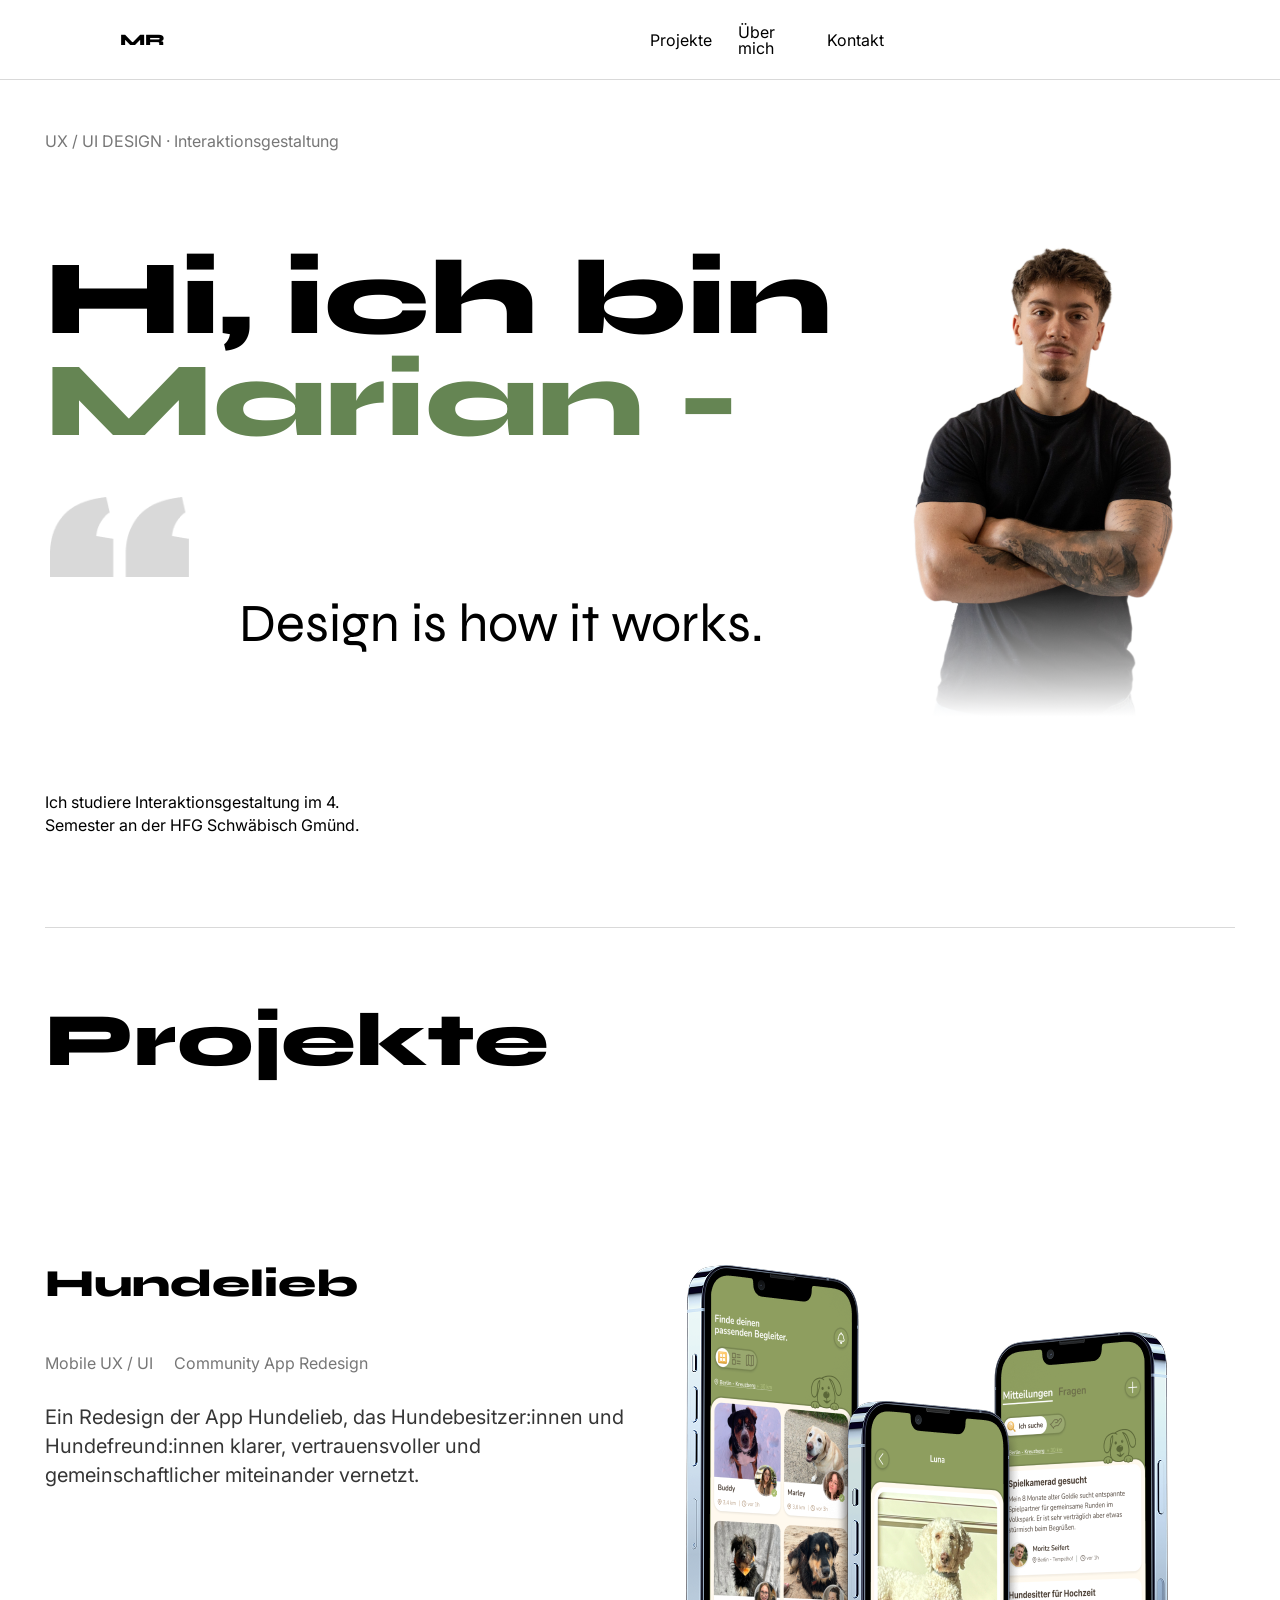
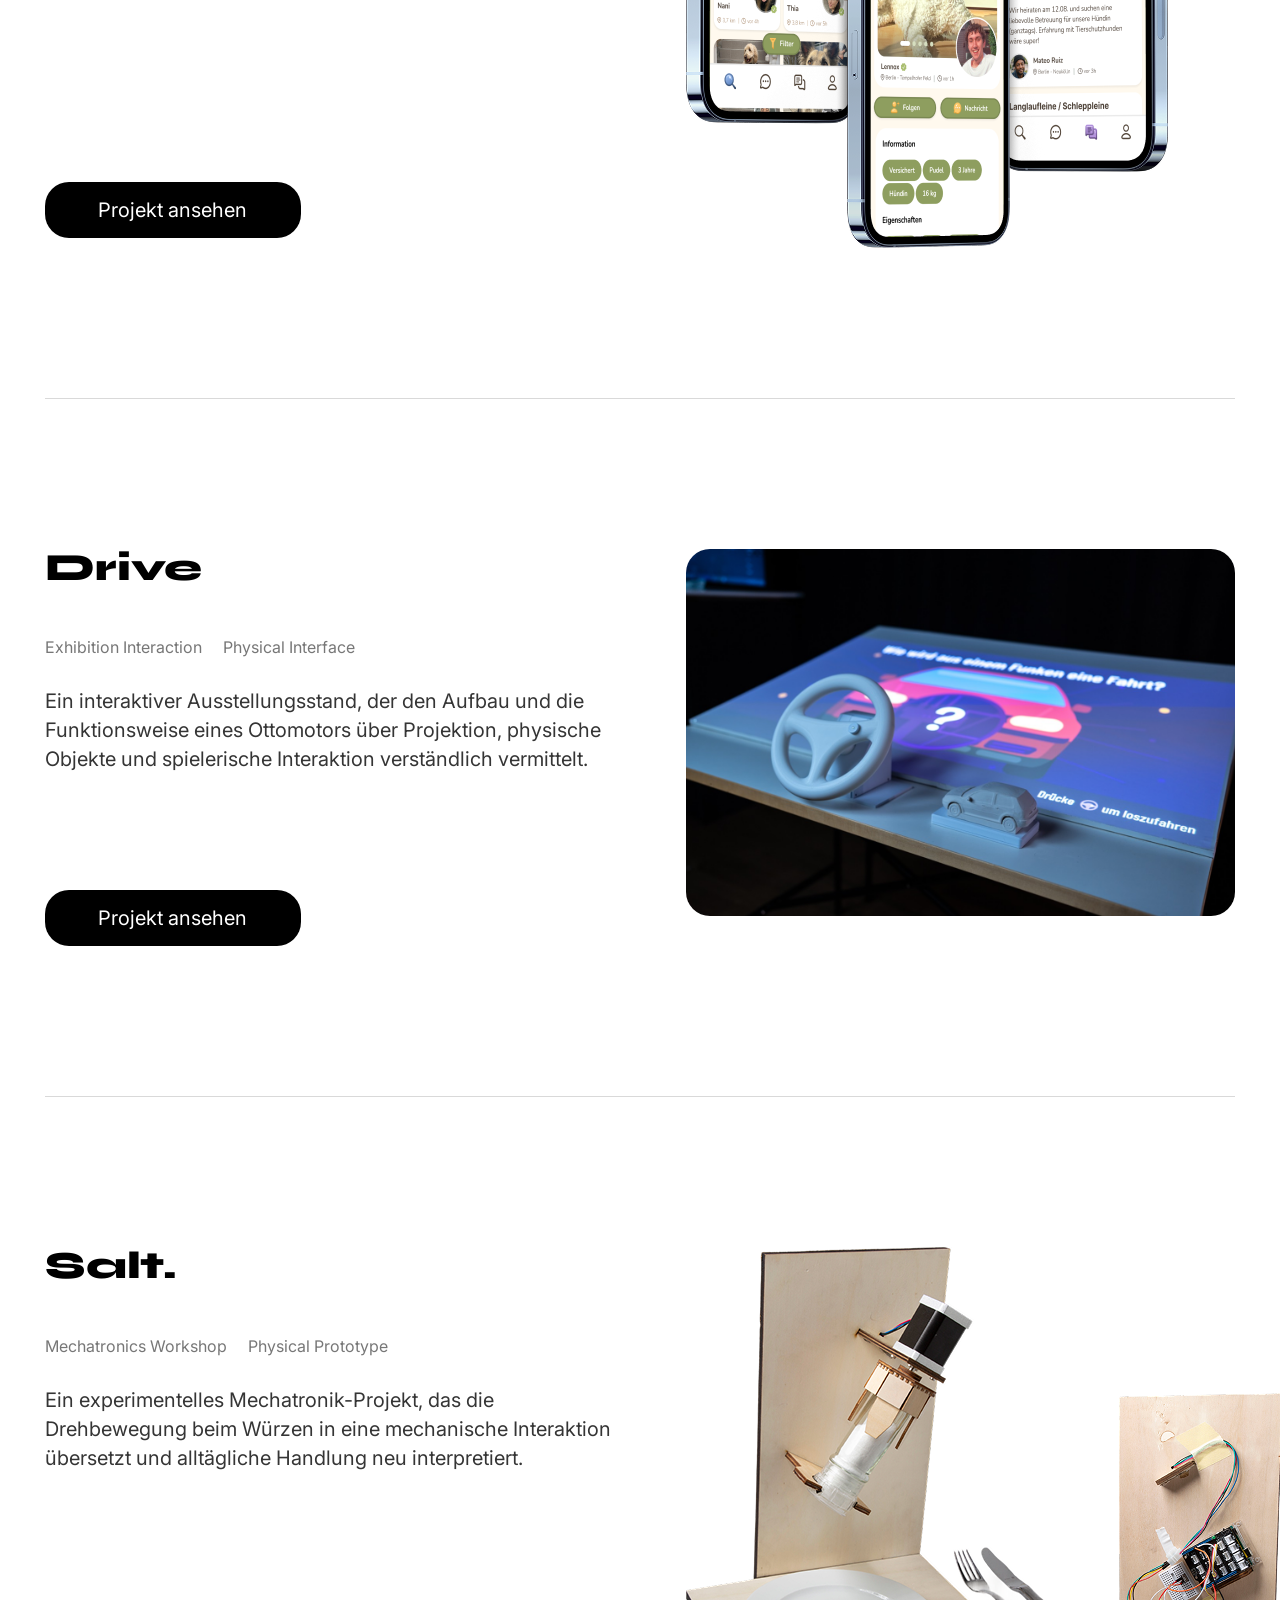
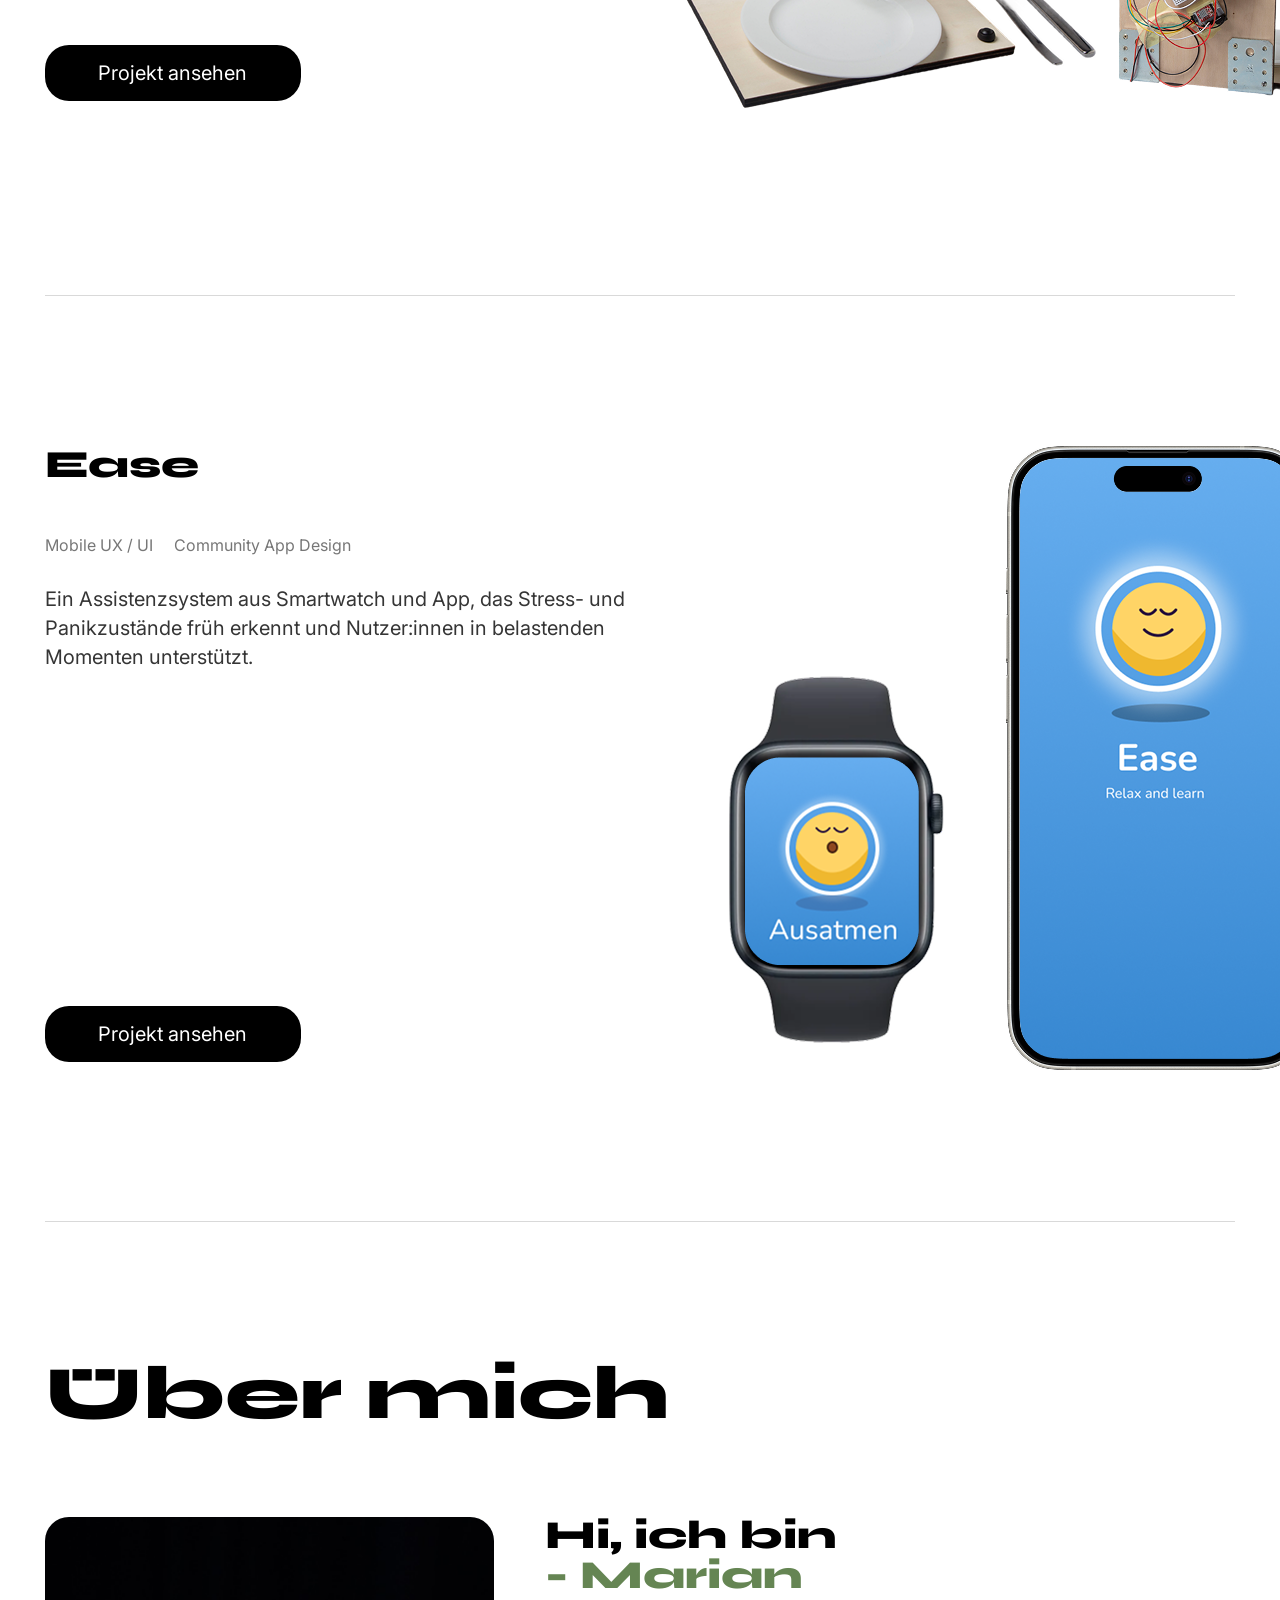
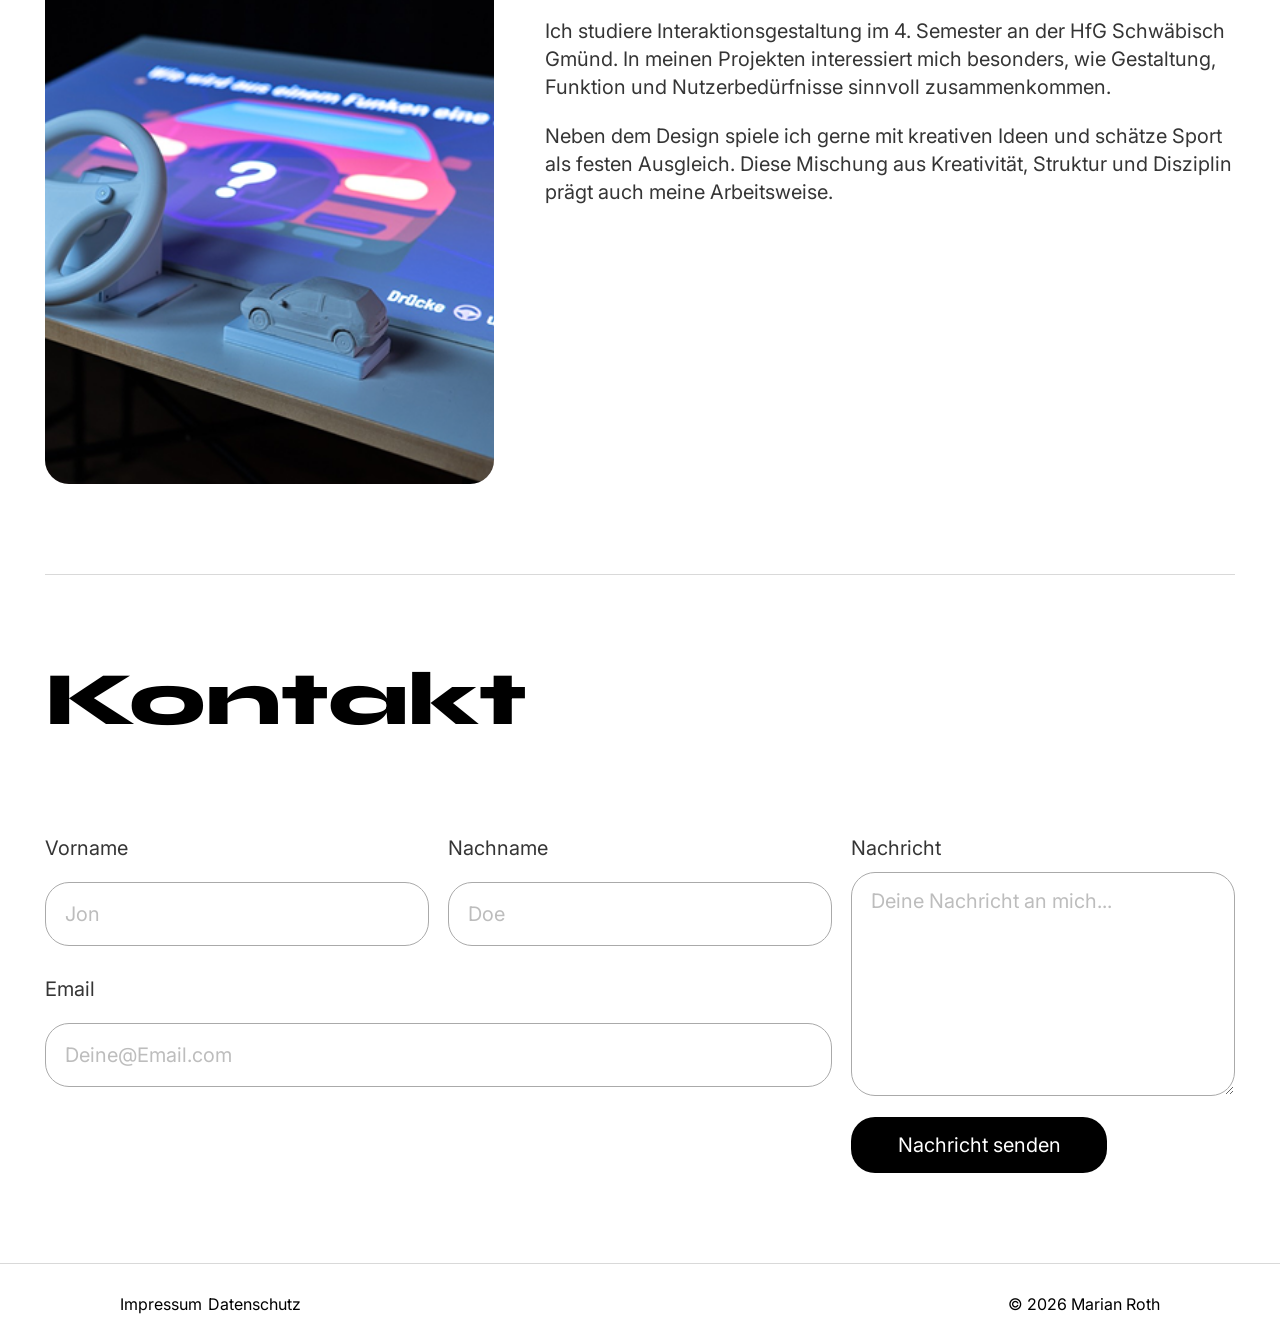
==== index.html @ aba9685b "Fix favicon path for GitHub Pages" ====
<!DOCTYPE html>
<html lang="de">
<head>
    <meta charset="UTF-8">
    <meta name="viewport" content="width=device-width, initial-scale=1.0">
    <title>Marian - UX/UI Design</title>
    <link rel="icon" href="./favicon.png?v=2" type="image/png" sizes="32x32">
    <link rel="shortcut icon" href="./favicon.png?v=2" type="image/png">
    <link rel="preconnect" href="https://fonts.googleapis.com">
    <link rel="preconnect" href="https://fonts.gstatic.com" crossorigin>
    <link href="https://fonts.googleapis.com/css2?family=Syne:wght@400;700;800&family=Inter:wght@400;500;600&display=swap" rel="stylesheet">
    <link rel="stylesheet" href="styles/components.css">
    <link rel="stylesheet" href="styles/index.css">
    <script src="components/navigation.js"></script>
    <script src="components/footer.js"></script>
</head>
<body>
    <app-navigation></app-navigation>

    <main class="page-shell">
        <div class="content-container">
            <section class="section hero section-divider" aria-labelledby="hero-title">
                <div class="hero-grid">
                    <div class="hero-copy">
                        <p class="section-meta">UX / UI DESIGN &middot; Interaktionsgestaltung</p>
                        <header>
                            <h1 id="hero-title" class="hero-title">
                                <span class="greeting-line">Hi, ich bin</span>
                                <span class="accent name-line">Marian -</span>
                            </h1>
                        </header>

                        <figure class="hero-quote-wrap">
                            <img class="hero-quote-mark" src="images/quote.png?v=2" alt="" aria-hidden="true">
                            <blockquote class="hero-quote">Design is how it works.</blockquote>
                        </figure>

                        <p class="hero-intro">
                            Ich studiere Interaktionsgestaltung im 4. Semester an der HFG Schw&auml;bisch Gm&uuml;nd.
                        </p>
                    </div>

                    <figure class="hero-media hero-media-main">
                        <img src="assets/images/Me.png" alt="Portrait von Marian">
                    </figure>
                </div>
            </section>

            <section id="projekte" class="section projects" aria-labelledby="projects-title">
                <header>
                    <h2 id="projects-title" class="section-title">Projekte</h2>
                </header>

                <article class="project-row section-divider">
                    <div class="project-copy">
                        <h3 class="project-title">Hundelieb</h3>
                        <p class="project-tags">
                            <span>Mobile UX / UI</span>
                            <span>Community App Redesign</span>
                        </p>
                        <p class="project-description">
                            Ein Redesign der App Hundelieb, das Hundebesitzer:innen und Hundefreund:innen klarer,
                            vertrauensvoller und gemeinschaftlicher miteinander vernetzt.
                        </p>
                        <a class="btn-primary project-button-hundelieb" href="projects/hundelieb.html">Projekt ansehen</a>
                    </div>

                    <figure class="project-media project-media-single project-media-hundelieb">
                        <img src="assets/images/Hundelieb/Blue.png" alt="Screens der Hundelieb App">
                    </figure>
                </article>

                <article class="project-row section-divider">
                    <div class="project-copy">
                        <h3 class="project-title">Drive</h3>
                        <p class="project-tags">
                            <span>Exhibition Interaction</span>
                            <span>Physical Interface</span>
                        </p>
                        <p class="project-description">
                            Ein interaktiver Ausstellungsstand, der den Aufbau und die Funktionsweise eines Ottomotors
                            &uuml;ber Projektion, physische Objekte und spielerische Interaktion verst&auml;ndlich vermittelt.
                        </p>
                        <a class="btn-primary project-button-drive" href="projects/drive.html">Projekt ansehen</a>
                    </div>

                    <figure class="project-media project-media-single project-media-drive">
                        <img src="assets/images/Drive/Hero.png" alt="Interaktiver Ausstellungsstand Moderne Autos">
                    </figure>
                </article>

                <article class="project-row section-divider">
                    <div class="project-copy">
                        <h3 class="project-title">Salt.</h3>
                        <p class="project-tags">
                            <span>Mechatronics Workshop</span>
                            <span>Physical Prototype</span>
                        </p>
                        <p class="project-description">
                            Ein experimentelles Mechatronik-Projekt, das die Drehbewegung beim W&uuml;rzen in eine
                            mechanische Interaktion &uuml;bersetzt und allt&auml;gliche Handlung neu interpretiert.
                        </p>
                        <a class="btn-primary project-button-salt" href="projects/salt.html">Projekt ansehen</a>
                    </div>

                    <figure class="project-media project-media-pair project-media-salt">
                        <img src="assets/images/Bildschirmfoto 2026-05-23 um 01.37.42 1.png" alt="Salt Projektansicht">
                        <img src="assets/images/Bildschirmfoto 2026-05-23 um 01.37.10 1.png" alt="Salt technische Details">
                    </figure>
                </article>

                <article class="project-row section-divider">
                    <div class="project-copy">
                        <h3 class="project-title">Ease</h3>
                        <p class="project-tags">
                            <span>Mobile UX / UI</span>
                            <span>Community App Design</span>
                        </p>
                        <p class="project-description">
                            Ein Assistenzsystem aus Smartwatch und App, das Stress- und Panikzust&auml;nde fr&uuml;h erkennt
                            und Nutzer:innen in belastenden Momenten unterst&uuml;tzt.
                        </p>
                        <a class="btn-primary project-button-app-design" href="projects/ease.html">Projekt ansehen</a>
                    </div>

                    <figure class="project-media project-media-pair app-media-pair project-media-ease">
                        <img src="assets/images/Group 1390.png" alt="Ease Smartwatch Ansicht">
                        <img src="assets/images/Group 1389.png" alt="Ease App Ansicht auf Smartphone">
                    </figure>
                </article>
            </section>

            <section id="about-me" class="section about section-divider" aria-labelledby="about-title">
                <header>
                    <h2 id="about-title" class="section-title">&Uuml;ber mich</h2>
                </header>

                <div class="about-grid">
                    <figure class="about-media about-media-main">
                        <img src="assets/images/image 70.png" alt="Portrait von Marian">
                    </figure>

                    <div class="about-copy">
                        <h3 class="about-headline">
                            <span class="greeting-line">Hi, ich bin</span>
                            <span class="accent name-line">- Marian</span>
                        </h3>
                        <p>
                            Ich studiere Interaktionsgestaltung im 4. Semester an der HfG Schw&auml;bisch Gm&uuml;nd. In meinen
                            Projekten interessiert mich besonders, wie Gestaltung, Funktion und Nutzerbed&uuml;rfnisse sinnvoll
                            zusammenkommen.
                        </p>
                        <p>
                            Neben dem Design spiele ich gerne mit kreativen Ideen und sch&auml;tze Sport als festen Ausgleich.
                            Diese Mischung aus Kreativit&auml;t, Struktur und Disziplin pr&auml;gt auch meine Arbeitsweise.
                        </p>
                    </div>
                </div>
            </section>

            <section id="contact" class="section contact" aria-labelledby="contact-title">
                <header>
                    <h2 id="contact-title" class="section-title">Kontakt</h2>
                </header>

                <form id="contact-form" class="contact-form" novalidate>
                    <div class="contact-grid">
                        <div class="form-field field-firstname">
                            <label for="vorname">Vorname</label>
                            <input id="vorname" name="vorname" type="text" placeholder="Jon" required>
                        </div>

                        <div class="form-field field-lastname">
                            <label for="nachname">Nachname</label>
                            <input id="nachname" name="nachname" type="text" placeholder="Doe" required>
                        </div>

                        <div class="form-field field-email">
                            <label for="email">Email</label>
                            <input id="email" name="email" type="email" placeholder="Deine@Email.com" required>
                        </div>

                        <div class="form-field field-message">
                            <label for="nachricht">Nachricht</label>
                            <textarea id="nachricht" name="nachricht" placeholder="Deine Nachricht an mich..." required></textarea>
                        </div>

                        <button type="submit" class="btn-primary contact-submit">Nachricht senden</button>
                    </div>
                </form>
            </section>
        </div>
    </main>

    <app-footer></app-footer>

    <script>
        const contactForm = document.getElementById('contact-form');

        contactForm.addEventListener('submit', function (event) {
            event.preventDefault();

            const firstName = this.elements.vorname.value.trim();
            const lastName = this.elements.nachname.value.trim();
            const senderEmail = this.elements.email.value.trim();
            const message = this.elements.nachricht.value.trim();

            const subject = encodeURIComponent('Kontaktformular Website');
            const body = encodeURIComponent(
                'Name: ' + firstName + ' ' + lastName + '\n' +
                'E-Mail: ' + senderEmail + '\n\n' +
                'Nachricht:\n' + message
            );

            window.location.href = 'mailto:marian.roth@hfg-gmuend.de?subject=' + subject + '&body=' + body;
        });
    </script>
 </body>
 </html>
---- styles/components.css ----
:root {
	--bg: #ffffff;
	--text: #000000;
	--headline-accent: #658553;
	--meta: #777777;
	--body-text: #353535;
	--quote-mark: #e6dddd;
	--line: #d9d9d9;
	--field-border: #aaaaaa;
	--placeholder: #bdbdbd;
	--container-max: 1488px;
	--page-grid-margin: 120px;
	--page-grid-gutter: 20px;
	--radius: 24px;
}

* {
	box-sizing: border-box;
}

html,
body {
	margin: 0;
	padding: 0;
	background: var(--bg);
	color: var(--text);
	font-family: "Inter", sans-serif;
}

html {
	scroll-behavior: smooth;
}

#projekte,
#about-me,
#contact {
	scroll-margin-top: 110px;
}

app-navigation,
app-footer {
	display: block;
}

.header {
	height: 80px;
	display: grid;
	grid-template-columns: repeat(12, minmax(0, 1fr));
	column-gap: var(--page-grid-gutter);
	align-items: center;
	position: fixed;
	top: 0;
	left: 0;
	width: 100%;
	padding: 0 var(--page-grid-margin);
	border-bottom: 1px solid var(--line);
	background: #ffffff;
	z-index: 100;
}

.nav-brand {
	grid-column: 1 / 2;
	color: var(--text);
	text-decoration: none;
	font-family: "Syne", sans-serif;
	font-weight: 800;
	font-size: 1rem;
	line-height: 1;
	justify-self: start;
}

.nav {
	display: contents;
}

.nav-link {
	align-self: center;
	justify-self: start;
	color: var(--text);
	text-decoration: none;
	font-size: 1rem;
	line-height: 1;
}

.nav-link:nth-child(1) {
	grid-column: 7 / 8;
}

.nav-link:nth-child(2) {
	grid-column: 8 / 9;
}

.nav-link:nth-child(3) {
	grid-column: 9 / 10;
}

.nav-link:hover,
.nav-link:focus-visible,
.nav-brand:hover,
.nav-brand:focus-visible {
	color: var(--headline-accent);
	opacity: 1;
}

img {
	max-width: 100%;
	display: block;
}

.page-shell {
	padding-top: 130px;
}

.content-container {
	width: min(var(--container-max), calc(100% - clamp(2.5rem, 7vw, 9rem)));
	margin: 0 auto;
}

.section {
	padding-top: clamp(4rem, 7vw, 6.5rem);
	padding-bottom: clamp(4rem, 7vw, 6.5rem);
}

.section-divider {
	border-bottom: 1px solid var(--line);
}

.site-footer {
	width: 100%;
	padding: 0 0 30px;
}

.site-footer__divider {
	width: 100%;
	height: 0;
	border-top: 1px solid var(--line);
	margin-bottom: 30px;
}

.site-footer__bar {
	display: grid;
	grid-template-columns: repeat(12, minmax(0, 1fr));
	column-gap: var(--page-grid-gutter);
	align-items: center;
	padding: 0 var(--page-grid-margin);
	font-size: 1rem;
	font-family: "Inter", sans-serif;
	font-weight: 400;
	color: var(--text);
}

.site-footer__bar .site-footer__link:nth-of-type(1) {
	grid-column: 1 / 2;
}

.site-footer__bar .site-footer__link:nth-of-type(2) {
	grid-column: 2 / 3;
}

.site-footer__link {
	color: var(--text);
	text-decoration: none;
}

.site-footer__link:hover,
.site-footer__link:focus-visible {
	color: var(--headline-accent);
	opacity: 1;
}

.site-footer__copy {
	grid-column: 11 / 13;
	justify-self: end;
}

.section-meta {
	margin: 0;
	color: var(--meta);
	font-size: 1rem;
	line-height: 1.4;
}

.section-title {
	margin: 0 0 clamp(2.25rem, 3vw, 3.5rem);
	font-family: "Syne", sans-serif;
	font-weight: 800;
	font-size: clamp(3rem, 5.9vw, 6rem);
	line-height: 0.95;
}

@media (max-width: 1024px) {
	.page-shell {
		padding-top: 130px;
	}
}

@media (max-width: 768px) {
	.page-shell {
		padding-top: 32px;
	}

	.content-container {
		width: min(var(--container-max), calc(100% - 2.5rem));
	}

	.section {
		padding-top: 3rem;
		padding-bottom: 3rem;
	}

	.header {
		height: auto;
		display: flex;
		padding: 1rem 1.25rem;
		flex-wrap: wrap;
		gap: 0.85rem 1.5rem;
	}

	.nav {
		display: flex;
		gap: 1rem;
		flex-wrap: wrap;
	}

	.nav-link:nth-child(1),
	.nav-link:nth-child(2),
	.nav-link:nth-child(3) {
		grid-column: auto;
	}

	.site-footer__bar {
		display: flex;
		padding: 0 1.25rem;
		flex-wrap: wrap;
		gap: 0.75rem 1rem;
	}

	.site-footer__copy {
		margin-left: 0;
		width: 100%;
	}
}
---- styles/index.css ----
.hero {
	padding-top: 0;
}

.hero-grid {
	display: grid;
	grid-template-columns: minmax(0, 1.2fr) minmax(320px, 0.6fr);
	gap: clamp(2rem, 4vw, 4.5rem);
	align-items: start;
}

.hero-title {
	margin: 100px 0 0;
	display: flex;
	flex-direction: column;
	gap: 0.5rem;
	font-family: "Syne", sans-serif;
	font-weight: 800;
	font-size: clamp(3.4rem, 8.3vw, 7.8125rem);
	line-height: 0.88;
}

.accent {
	color: var(--headline-accent);
}

.name-line {
	white-space: nowrap;
}

.greeting-line {
	white-space: nowrap;
}

.hero-quote-wrap {
	margin: 50px 0 0;
	display: grid;
	grid-template-columns: 150px minmax(0, 1fr);
	column-gap: 20px;
	align-items: start;
}

.hero-quote-mark {
	width: 150px;
	height: 80px;
	color: var(--quote-mark);
	font-family: "Syne", sans-serif;
	font-weight: 700;
	font-size: clamp(4.2rem, 7vw, 5.5rem);
	line-height: 0.7;
	object-fit: contain;
}

.hero-quote {
	margin: 0;
	margin-top: 100px;
	font-family: "Syne", sans-serif;
	font-weight: 400;
	font-size: clamp(2rem, 4.2vw, 3.75rem);
	line-height: 1;
	transform: translateX(24px);
}

.hero-intro {
	margin: 140px 0 0;
	max-width: 35ch;
	font-size: 1rem;
	line-height: 1.45;
}

.hero-media,
.about-media {
	margin: 0;
	border-radius: var(--radius);
	overflow: hidden;
	background: #d9d9d9;
}

.hero-media {
	aspect-ratio: 3 / 4;
}

.hero-media-main {
	width: 100%;
	max-width: 483px;
	aspect-ratio: 483 / 644;
	justify-self: end;
	margin-top: 100px;
	position: relative;
	background: #ffffff;
}

.hero-media-main::after {
	content: "";
	position: absolute;
	left: 0;
	right: 0;
	bottom: 0;
	height: 32%;
	pointer-events: none;
	background: linear-gradient(to bottom, rgba(255, 255, 255, 0), #ffffff 88%);
}

.hero-media img,
.about-media img {
	width: 100%;
	height: 100%;
	object-fit: cover;
}

.projects {
	padding-top: clamp(4rem, 6vw, 5.5rem);
}

.project-row {
	display: grid;
	grid-template-columns: minmax(0, 1fr) minmax(320px, 0.93fr);
	gap: clamp(2rem, 4vw, 4rem);
	align-items: start;
	padding-top: 150px;
	padding-bottom: 150px;
}

.project-copy {
	display: grid;
	align-content: start;
}

.project-title {
	margin: 0;
	font-family: "Syne", sans-serif;
	font-weight: 800;
	font-size: clamp(2.15rem, 3vw, 3rem);
	line-height: 1;
	margin-bottom: 50px;
}

.project-tags {
	margin: 0 0 30px;
	display: flex;
	flex-wrap: wrap;
	gap: 0.6rem 1.3rem;
	color: var(--meta);
	font-size: 1rem;
}

.project-description {
	margin: 0 0 30px;
	max-width: 62ch;
	color: var(--body-text);
	font-size: clamp(1rem, 1.65vw, 1.25rem);
	line-height: 1.45;
}

.btn-primary {
	width: fit-content;
	min-width: clamp(12rem, 24vw, 16rem);
	display: inline-flex;
	justify-content: center;
	align-items: center;
	padding: 1rem 2rem;
	border-radius: var(--radius);
	border: 0;
	background: #000000;
	color: #ffffff;
	text-decoration: none;
	font-family: "Inter", sans-serif;
	font-size: clamp(1rem, 1.65vw, 1.25rem);
	line-height: 1.2;
	cursor: pointer;
	transition: opacity 160ms ease;
}

.btn-primary:hover,
.btn-primary:focus-visible {
	opacity: 0.86;
}

.project-button-drive {
	margin-top: 86px;
}

.project-button-hundelieb {
	margin-top: 262px;
}

.project-button-salt {
	margin-top: 142px;
}

.project-button-app-design {
	margin-top: 304px;
}

.project-media {
	margin: 0;
}

.project-media-single {
	border-radius: var(--radius);
	overflow: hidden;
}

.project-media-single img {
	width: 100%;
	height: auto;
	object-fit: cover;
}

.project-media-hundelieb {
	width: 100%;
	max-width: 482px;
	aspect-ratio: 482 / 583;
}

.project-media-drive {
	width: 100%;
	max-width: 608px;
	aspect-ratio: 608 / 406;
}

.project-media-drive img,
.project-media-hundelieb img {
	width: 100%;
	height: 100%;
	object-fit: cover;
}

.project-media-pair {
	display: flex;
	align-items: flex-end;
	gap: clamp(1rem, 1.8vw, 1.6rem);
}

.project-media-pair img:first-child {
	width: 68%;
	border-radius: var(--radius);
}

.project-media-pair img:last-child {
	width: 38%;
	border-radius: var(--radius);
}

.app-media-pair img:first-child {
	width: 52%;
}

.app-media-pair img:last-child {
	width: 50%;
}

.project-media-salt {
	width: 100%;
	max-width: 608px;
	justify-self: start;
}

.project-media-salt img:first-child {
	width: 410px;
	aspect-ratio: 410 / 498;
	object-fit: cover;
}

.project-media-salt img:last-child {
	width: 231px;
	aspect-ratio: 231 / 383;
	object-fit: cover;
}

.project-media-ease {
	width: 100%;
	max-width: 608px;
	justify-self: start;
}

.project-media-ease img:first-child {
	width: 297px;
	aspect-ratio: 297 / 424;
	object-fit: cover;
}

.project-media-ease img:last-child {
	width: 304px;
	aspect-ratio: 304 / 625;
	object-fit: cover;
}

.about {
	padding-top: clamp(5rem, 7vw, 6.5rem);
}

.about .section-title {
	transform: translateY(-44px);
}

.about-grid {
	display: grid;
	grid-template-columns: minmax(260px, 0.78fr) minmax(0, 1.2fr);
	gap: clamp(2rem, 4vw, 4rem);
	align-items: start;
	margin-top: 44px;
}

.about-media {
	aspect-ratio: 4 / 5;
}

.about-media-main {
	width: 100%;
	max-width: 483px;
	aspect-ratio: 483 / 610;
}

.about-copy {
	max-width: 48rem;
}

.about-headline {
	margin: 0 0 1.35rem;
	display: flex;
	flex-direction: column;
	gap: 0.15rem;
	font-family: "Syne", sans-serif;
	font-weight: 800;
	font-size: clamp(2rem, 3.1vw, 3.125rem);
	line-height: 0.95;
}

.about-copy p {
	margin: 0;
	color: var(--body-text);
	font-size: clamp(1rem, 1.65vw, 1.25rem);
	line-height: 1.4;
}

.about-copy p + p {
	margin-top: 1.35rem;
}

.contact {
	padding-top: clamp(5rem, 7vw, 6.5rem);
}

.contact .section-title {
	margin-bottom: 100px;
}

.contact-form {
	margin-top: 0;
}

.contact-grid {
	display: grid;
	grid-template-columns: repeat(12, minmax(0, 1fr));
	gap: 1.4rem 1.2rem;
}

.form-field {
	display: grid;
	gap: 0.7rem;
}

.field-firstname {
	grid-column: 1 / 5;
}

.field-lastname {
	grid-column: 5 / 9;
}

.field-email {
	grid-column: 1 / 9;
}

.field-message {
	grid-column: 9 / 13;
	grid-row: 1 / 3;
}

.form-field label {
	color: var(--body-text);
	font-size: clamp(1rem, 1.65vw, 1.25rem);
	line-height: 1.25;
}

.form-field input,
.form-field textarea {
	width: 100%;
	border: 1px solid var(--field-border);
	border-radius: var(--radius);
	background: #ffffff;
	color: #000000;
	font-family: "Inter", sans-serif;
	font-size: clamp(1rem, 1.65vw, 1.25rem);
	outline: none;
}

.form-field input {
	height: 4rem;
	padding: 0 1.2rem;
}

.form-field textarea {
	min-height: 14rem;
	padding: 1rem 1.2rem;
	resize: vertical;
}

.form-field input::placeholder,
.form-field textarea::placeholder {
	color: var(--placeholder);
}

.contact-submit {
	grid-column: 9 / 13;
	justify-self: start;
	margin-top: -0.1rem;
}

@media (max-width: 1024px) {
	.page-shell {
		padding-top: 130px;
	}

	.hero-grid {
		grid-template-columns: minmax(0, 1.1fr) minmax(280px, 0.68fr);
	}

	.hero-media-main {
		max-width: 430px;
		margin-top: 84px;
	}

	.hero-intro {
		margin-top: 110px;
	}

	.project-row {
		grid-template-columns: minmax(0, 1fr) minmax(260px, 0.86fr);
		padding-top: 110px;
		padding-bottom: 110px;
	}

	.project-title {
		margin-bottom: 36px;
	}

	.project-tags {
		margin-bottom: 24px;
	}

	.project-description {
		margin-bottom: 24px;
	}

	.project-button-drive {
		margin-top: 0;
	}

	.project-button-hundelieb {
		margin-top: 0;
	}

	.project-button-salt {
		margin-top: 0;
	}

	.project-button-app-design {
		margin-top: 0;
	}

	.project-media-pair {
		gap: 0.9rem;
	}

	.about-grid {
		grid-template-columns: minmax(240px, 0.9fr) minmax(0, 1.1fr);
	}

	.about-media-main {
		max-width: 420px;
	}

	.field-firstname,
	.field-lastname,
	.field-email {
		grid-column: span 6;
	}

	.field-message {
		grid-column: 1 / 13;
		grid-row: auto;
	}

	.contact-submit {
		grid-column: 1 / 7;
	}
}

@media (max-width: 768px) {
	.page-shell {
		padding-top: 32px;
	}

	.content-container {
		width: min(var(--container-max), calc(100% - 2.5rem));
	}

	.section {
		padding-top: 3rem;
		padding-bottom: 3rem;
	}

	.hero-grid,
	.project-row,
	.about-grid {
		grid-template-columns: minmax(0, 1fr);
		gap: 1.8rem;
	}

	.project-row {
		padding-top: 80px;
		padding-bottom: 80px;
	}

	.project-title {
		margin-bottom: 28px;
	}

	.project-tags {
		margin-bottom: 18px;
	}

	.project-description {
		margin-bottom: 22px;
	}

	.project-button-drive {
		margin-top: 0;
	}

	.project-button-hundelieb {
		margin-top: 0;
	}

	.project-button-salt {
		margin-top: 0;
	}

	.project-button-app-design {
		margin-top: 0;
	}

	.header {
		height: auto;
		padding: 1rem 1.25rem;
		flex-wrap: wrap;
		gap: 0.85rem 1.5rem;
	}

	.nav {
		gap: 1rem;
		flex-wrap: wrap;
	}

	.site-footer__bar {
		padding: 0 1.25rem;
		flex-wrap: wrap;
		gap: 0.75rem 1rem;
	}

	.site-footer__copy {
		margin-left: 0;
		width: 100%;
	}

	.hero-quote-wrap {
		grid-template-columns: 110px minmax(0, 1fr);
		column-gap: 14px;
	}

	.hero-quote-mark {
		width: 110px;
		height: 58px;
	}

	.hero-quote {
		margin-top: 42px;
		transform: none;
	}

	.hero-media {
		aspect-ratio: 4 / 5;
		max-width: 32rem;
	}

	.hero-intro {
		margin-top: 80px;
	}

	.hero-media-main,
	.about-media-main,
	.project-media-hundelieb,
	.project-media-drive,
	.project-media-salt,
	.project-media-ease {
		max-width: 100%;
	}

	.project-media-pair {
		align-items: stretch;
	}

	.project-media-pair img:first-child,
	.project-media-pair img:last-child,
	.app-media-pair img:first-child,
	.app-media-pair img:last-child {
		width: 100%;
	}

	.project-media-pair {
		flex-direction: column;
	}

	.btn-primary,
	.contact-submit {
		width: 100%;
	}

	.contact-grid {
		grid-template-columns: 1fr;
		gap: 1.15rem;
	}

	.field-firstname,
	.field-lastname,
	.field-email,
	.field-message,
	.contact-submit {
		grid-column: 1;
	}
}
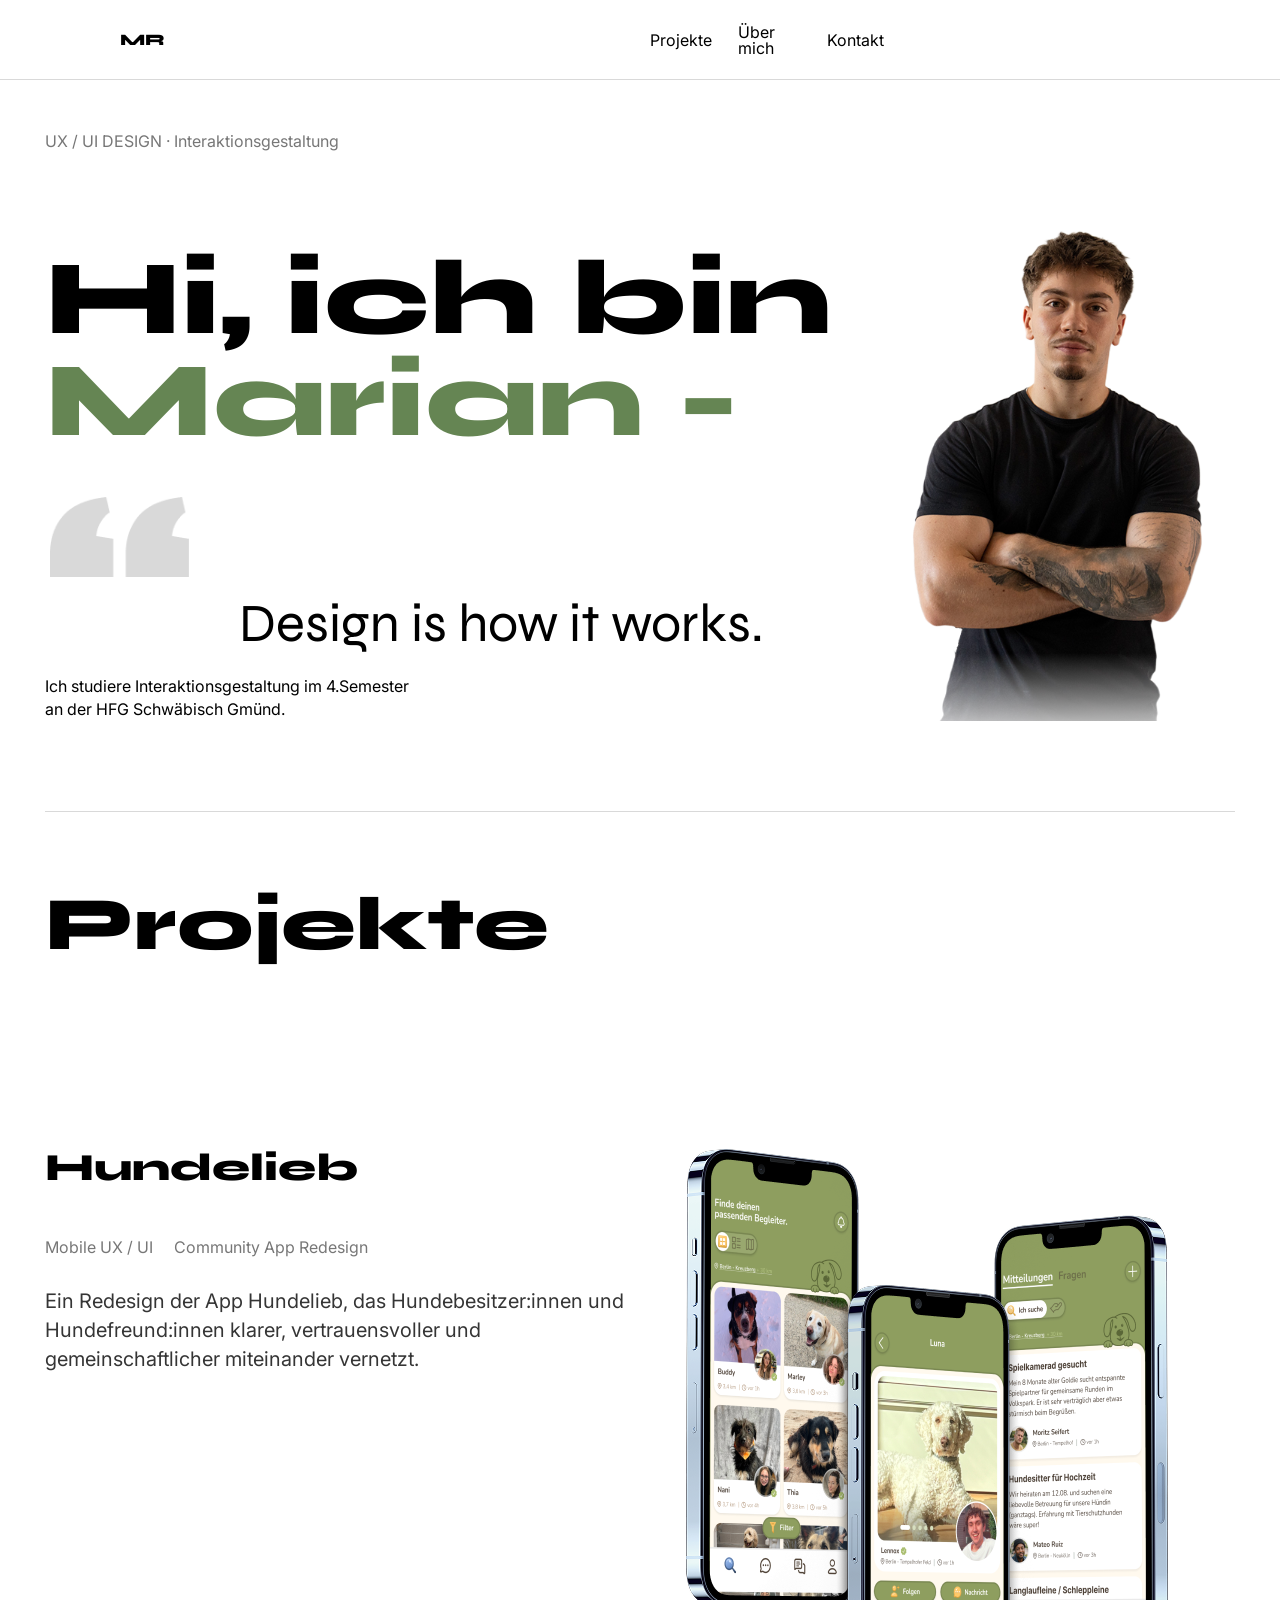
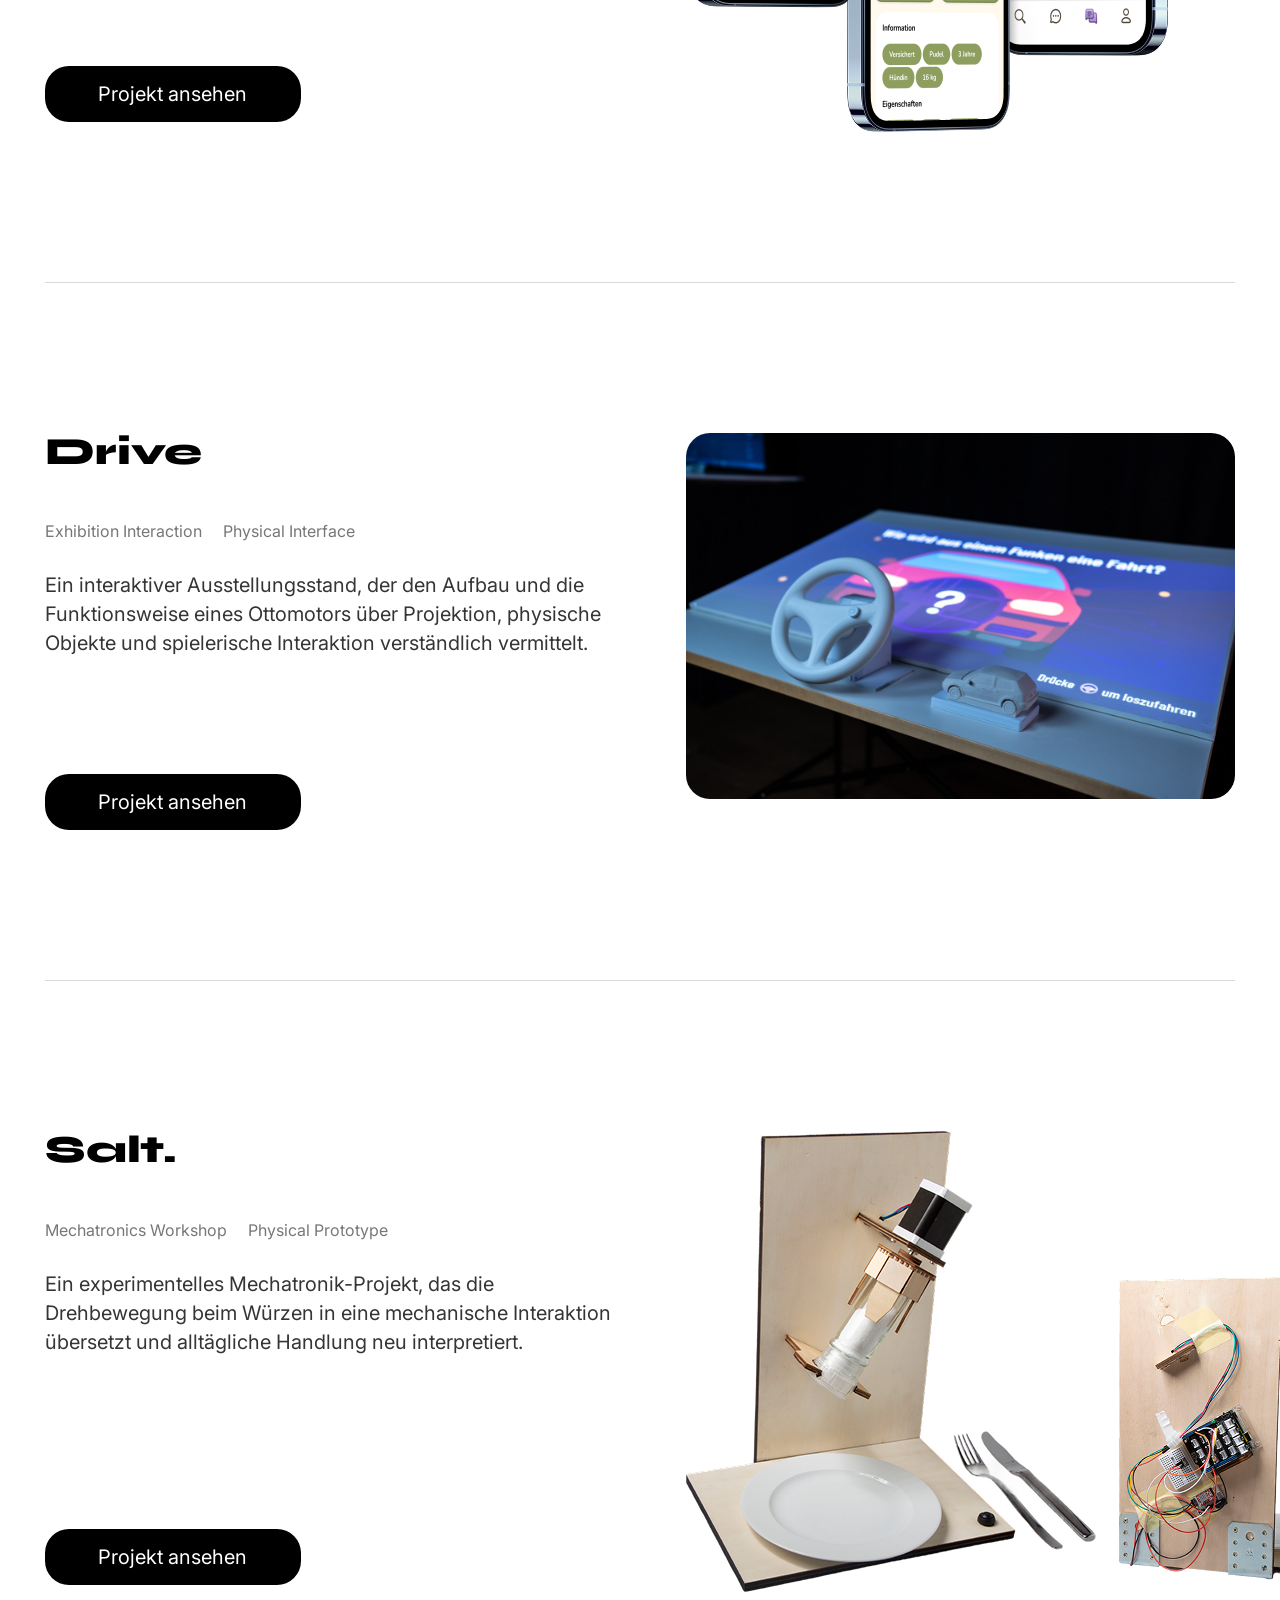
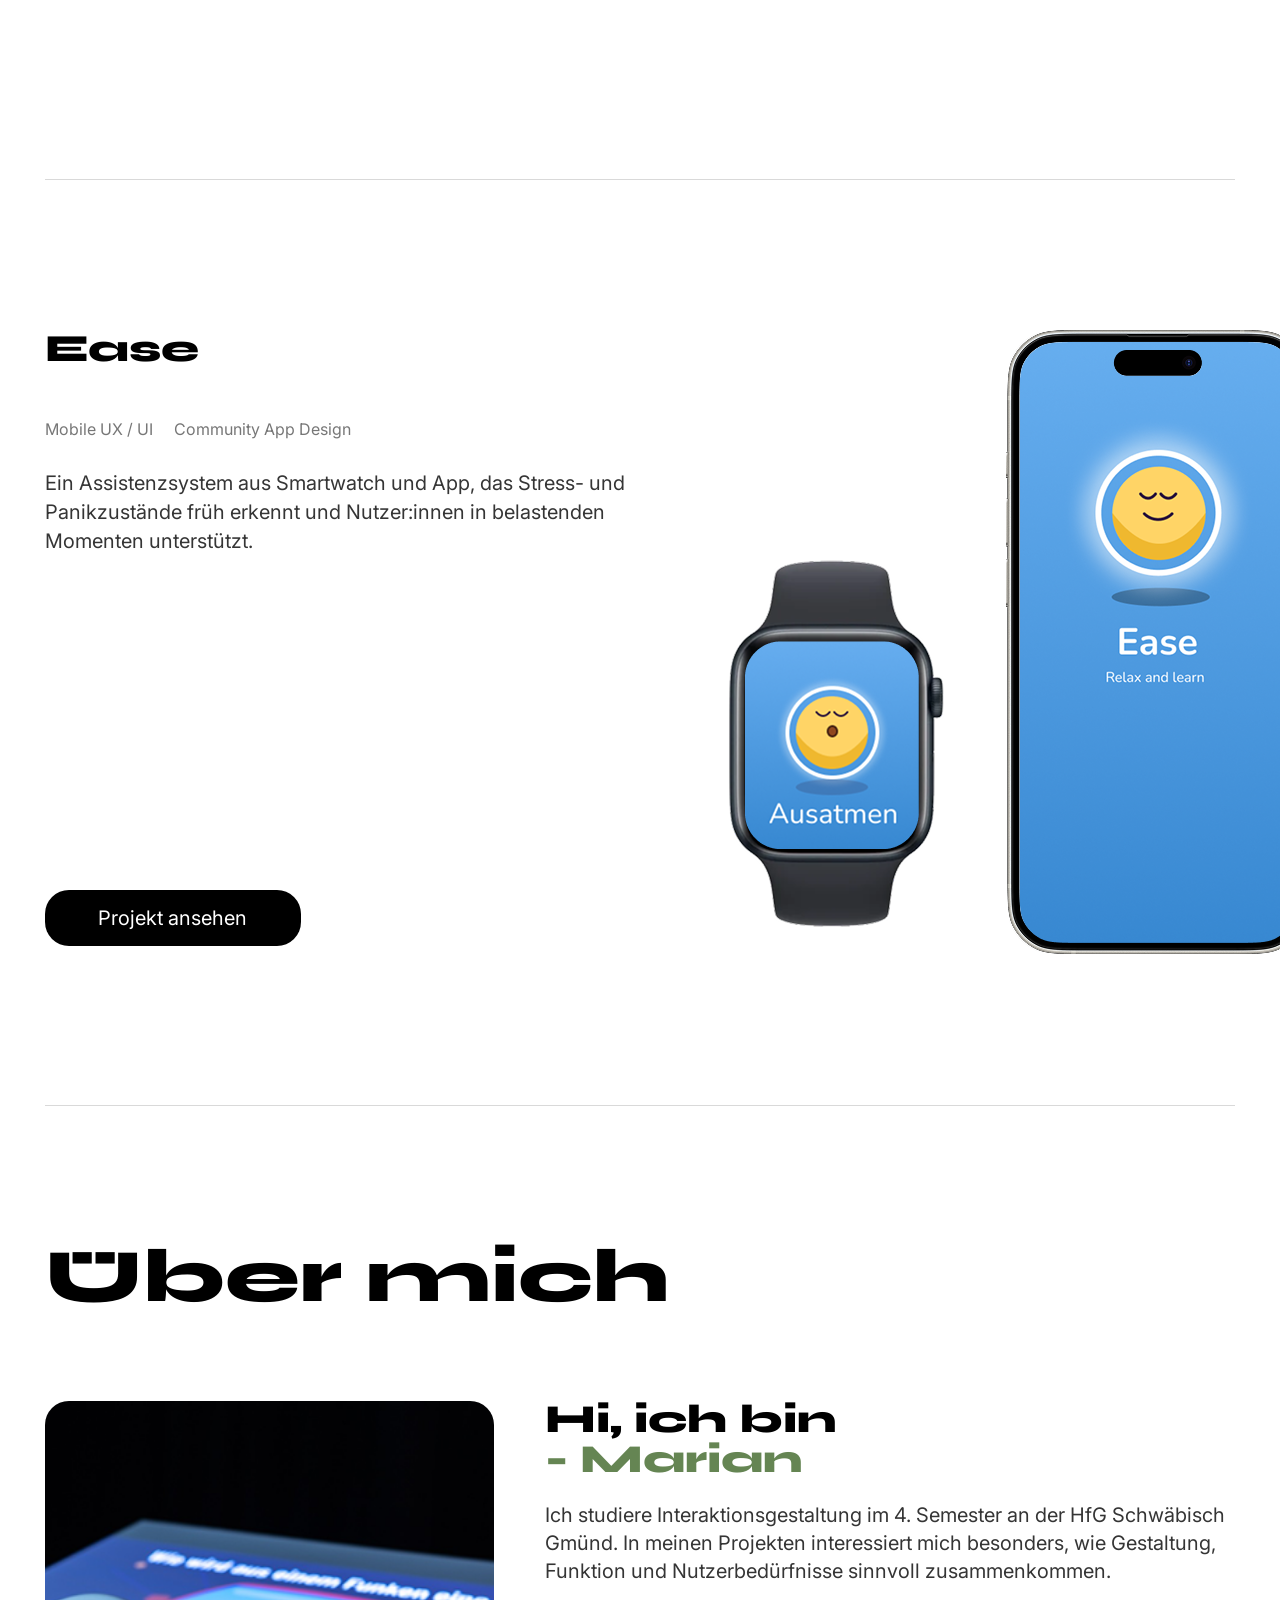
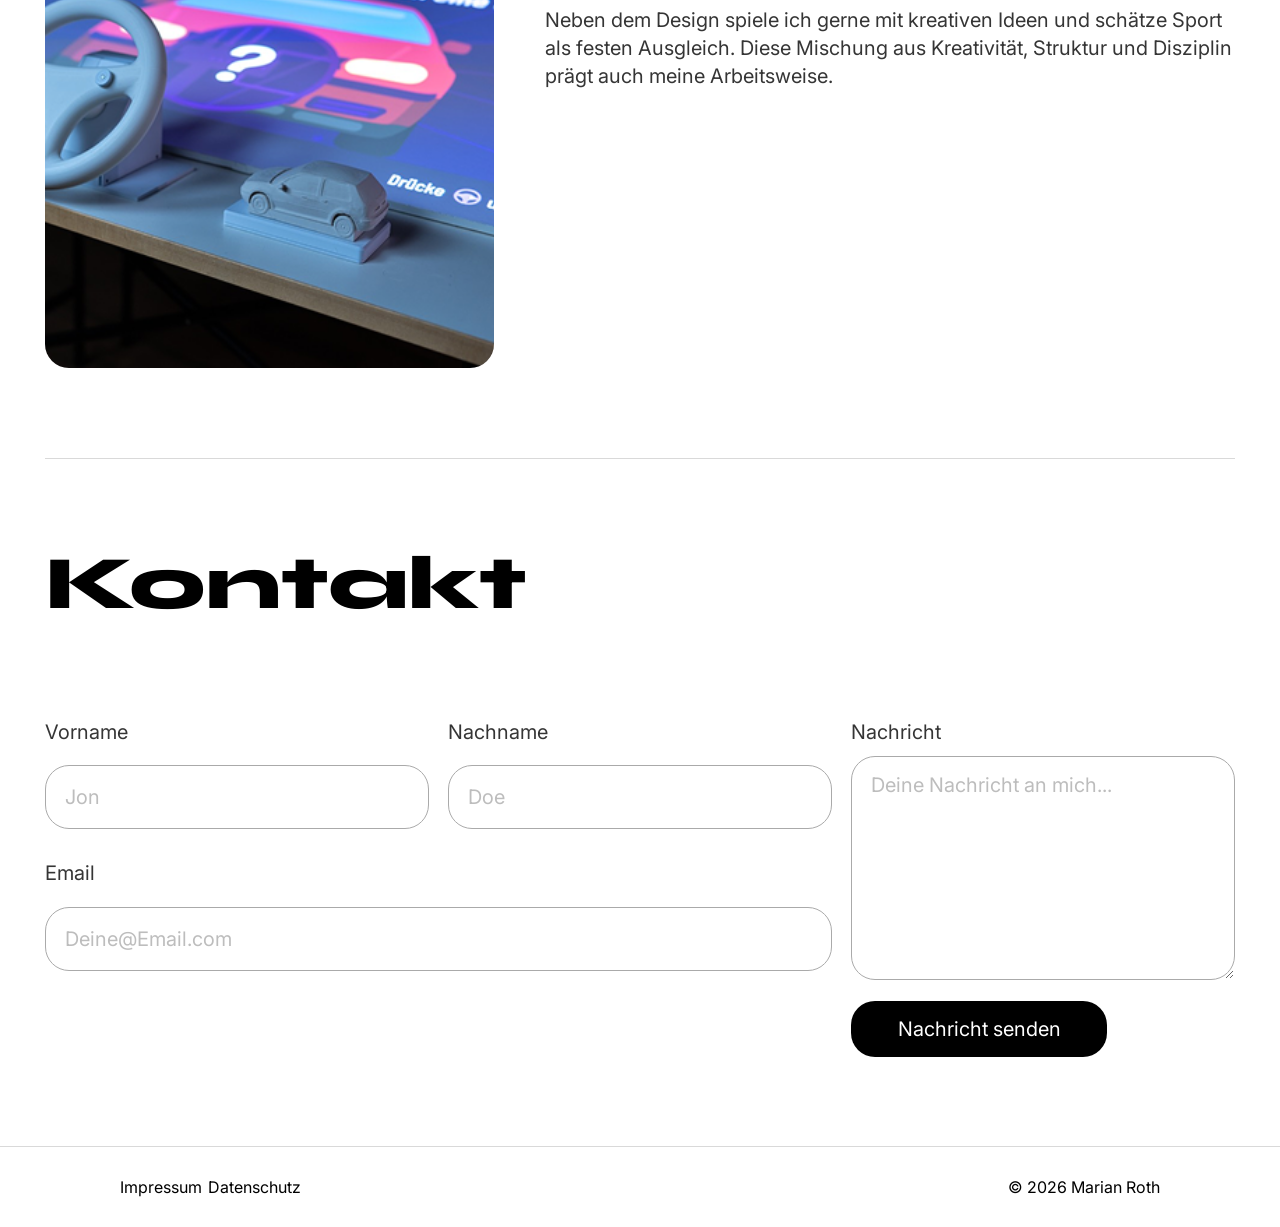
==== commit 2a492d36: "Adjust hero layout and intro alignment on index page" ====
--- a/index.html
+++ b/index.html
@@ -14,8 +14,12 @@
     <script src="components/navigation.js"></script>
     <script src="components/footer.js"></script>
 </head>
-<body>
+<body class="home-page">
     <app-navigation></app-navigation>
+    <div class="grid-debug" aria-hidden="true">
+        <span></span><span></span><span></span><span></span><span></span><span></span>
+        <span></span><span></span><span></span><span></span><span></span><span></span>
+    </div>
 
     <main class="page-shell">
         <div class="content-container">
@@ -36,7 +40,7 @@
                         </figure>
 
                         <p class="hero-intro">
-                            Ich studiere Interaktionsgestaltung im 4. Semester an der HFG Schw&auml;bisch Gm&uuml;nd.
+                            Ich studiere Interaktionsgestaltung im 4.Semester<br>an der HFG Schw&auml;bisch Gm&uuml;nd.
                         </p>
                     </div>
 
--- a/styles/index.css
+++ b/styles/index.css
@@ -2,11 +2,46 @@
 	padding-top: 0;
 }
 
+body.home-page.show-grid .grid-debug {
+	position: fixed;
+	inset: 0;
+	z-index: 9999;
+	pointer-events: none;
+	display: grid;
+	grid-template-columns: repeat(12, minmax(0, 1fr));
+	column-gap: var(--page-grid-gutter);
+	padding-inline: var(--page-grid-margin);
+	box-sizing: border-box;
+	background: linear-gradient(
+		to right,
+		rgba(72, 164, 255, 0.05) 0,
+		rgba(72, 164, 255, 0.05) var(--page-grid-margin),
+		transparent var(--page-grid-margin),
+		transparent calc(100% - var(--page-grid-margin)),
+		rgba(72, 164, 255, 0.05) calc(100% - var(--page-grid-margin)),
+		rgba(72, 164, 255, 0.05) 100%
+	);
+}
+
+body.home-page.show-grid .grid-debug span {
+	height: 100vh;
+	background: rgba(72, 164, 255, 0.08);
+	outline: 1px solid rgba(72, 164, 255, 0.4);
+	outline-offset: -1px;
+}
+
 .hero-grid {
 	display: grid;
-	grid-template-columns: minmax(0, 1.2fr) minmax(320px, 0.6fr);
+	grid-template-columns: repeat(12, minmax(0, 1fr));
 	gap: clamp(2rem, 4vw, 4.5rem);
-	align-items: start;
+	align-items: stretch;
+}
+
+.hero-copy {
+	grid-column: 1 / 9;
+	display: flex;
+	flex-direction: column;
+	align-self: stretch;
 }
 
 .hero-title {
@@ -62,8 +97,8 @@
 }
 
 .hero-intro {
-	margin: 140px 0 0;
-	max-width: 35ch;
+	margin: auto 0 0;
+	max-width: 42ch;
 	font-size: 1rem;
 	line-height: 1.45;
 }
@@ -81,10 +116,13 @@
 }
 
 .hero-media-main {
-	width: 100%;
-	max-width: 483px;
-	aspect-ratio: 483 / 644;
-	justify-self: end;
+	grid-column: 9 / 13;
+	width: 100%;
+	max-width: none;
+	aspect-ratio: auto;
+	height: calc(100% - 100px);
+	justify-self: stretch;
+	align-self: stretch;
 	margin-top: 100px;
 	position: relative;
 	background: #ffffff;
@@ -96,9 +134,9 @@
 	left: 0;
 	right: 0;
 	bottom: 0;
-	height: 32%;
+	height: 14%;
 	pointer-events: none;
-	background: linear-gradient(to bottom, rgba(255, 255, 255, 0), #ffffff 88%);
+	background: linear-gradient(to bottom, rgba(255, 255, 255, 0), rgba(255, 255, 255, 0.7) 100%);
 }
 
 .hero-media img,
@@ -419,21 +457,31 @@
 }
 
 @media (max-width: 1024px) {
+	body.home-page.show-grid .grid-debug {
+		display: none;
+	}
+
 	.page-shell {
 		padding-top: 130px;
 	}
 
 	.hero-grid {
-		grid-template-columns: minmax(0, 1.1fr) minmax(280px, 0.68fr);
+		grid-template-columns: repeat(12, minmax(0, 1fr));
+	}
+
+	.hero-copy {
+		grid-column: 1 / 9;
 	}
 
 	.hero-media-main {
-		max-width: 430px;
-		margin-top: 84px;
+		grid-column: 9 / 13;
+		max-width: none;
+		height: calc(100% - 100px);
+		margin-top: 100px;
 	}
 
 	.hero-intro {
-		margin-top: 110px;
+		margin: auto 0 0;
 	}
 
 	.project-row {
@@ -519,6 +567,11 @@
 		gap: 1.8rem;
 	}
 
+	.hero-copy,
+	.hero-media-main {
+		grid-column: 1 / -1;
+	}
+
 	.project-row {
 		padding-top: 80px;
 		padding-bottom: 80px;
@@ -593,6 +646,11 @@
 	.hero-media {
 		aspect-ratio: 4 / 5;
 		max-width: 32rem;
+	}
+
+	.hero-media-main {
+		height: auto;
+		margin-top: 0;
 	}
 
 	.hero-intro {
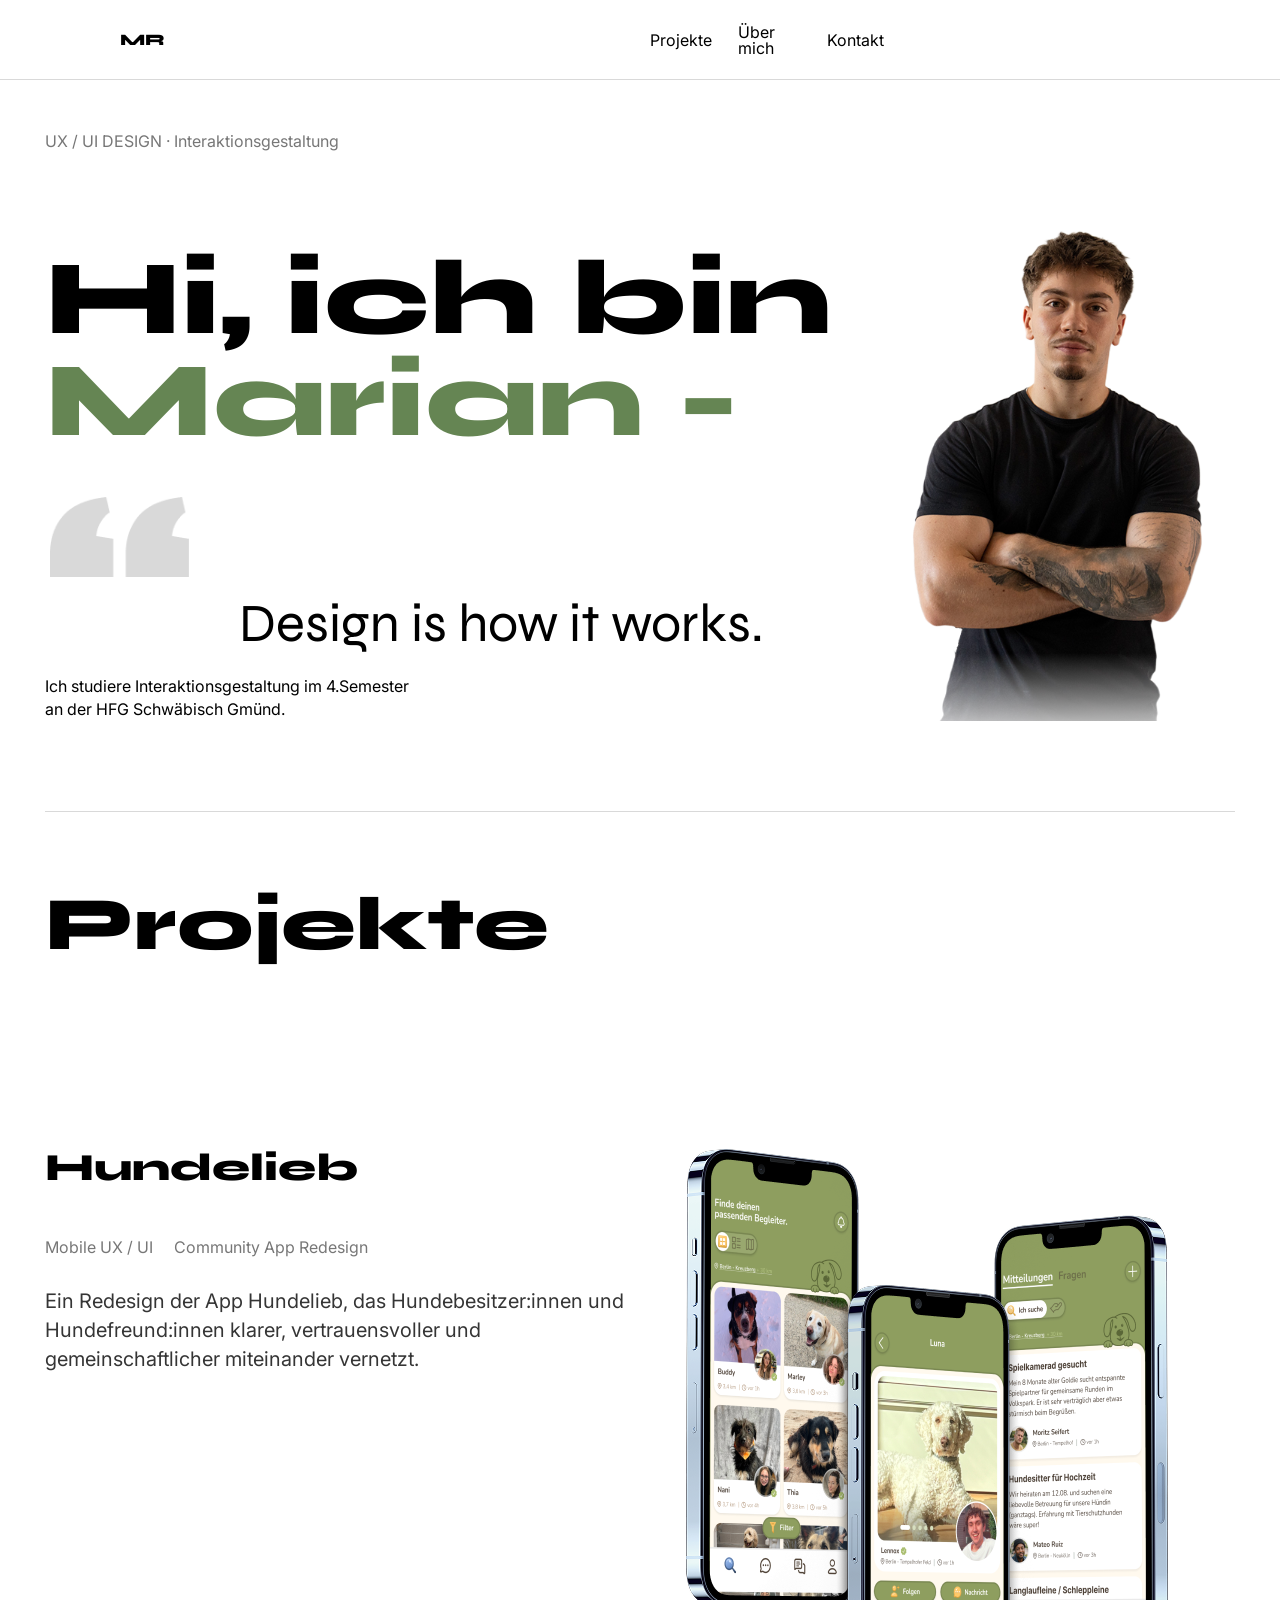
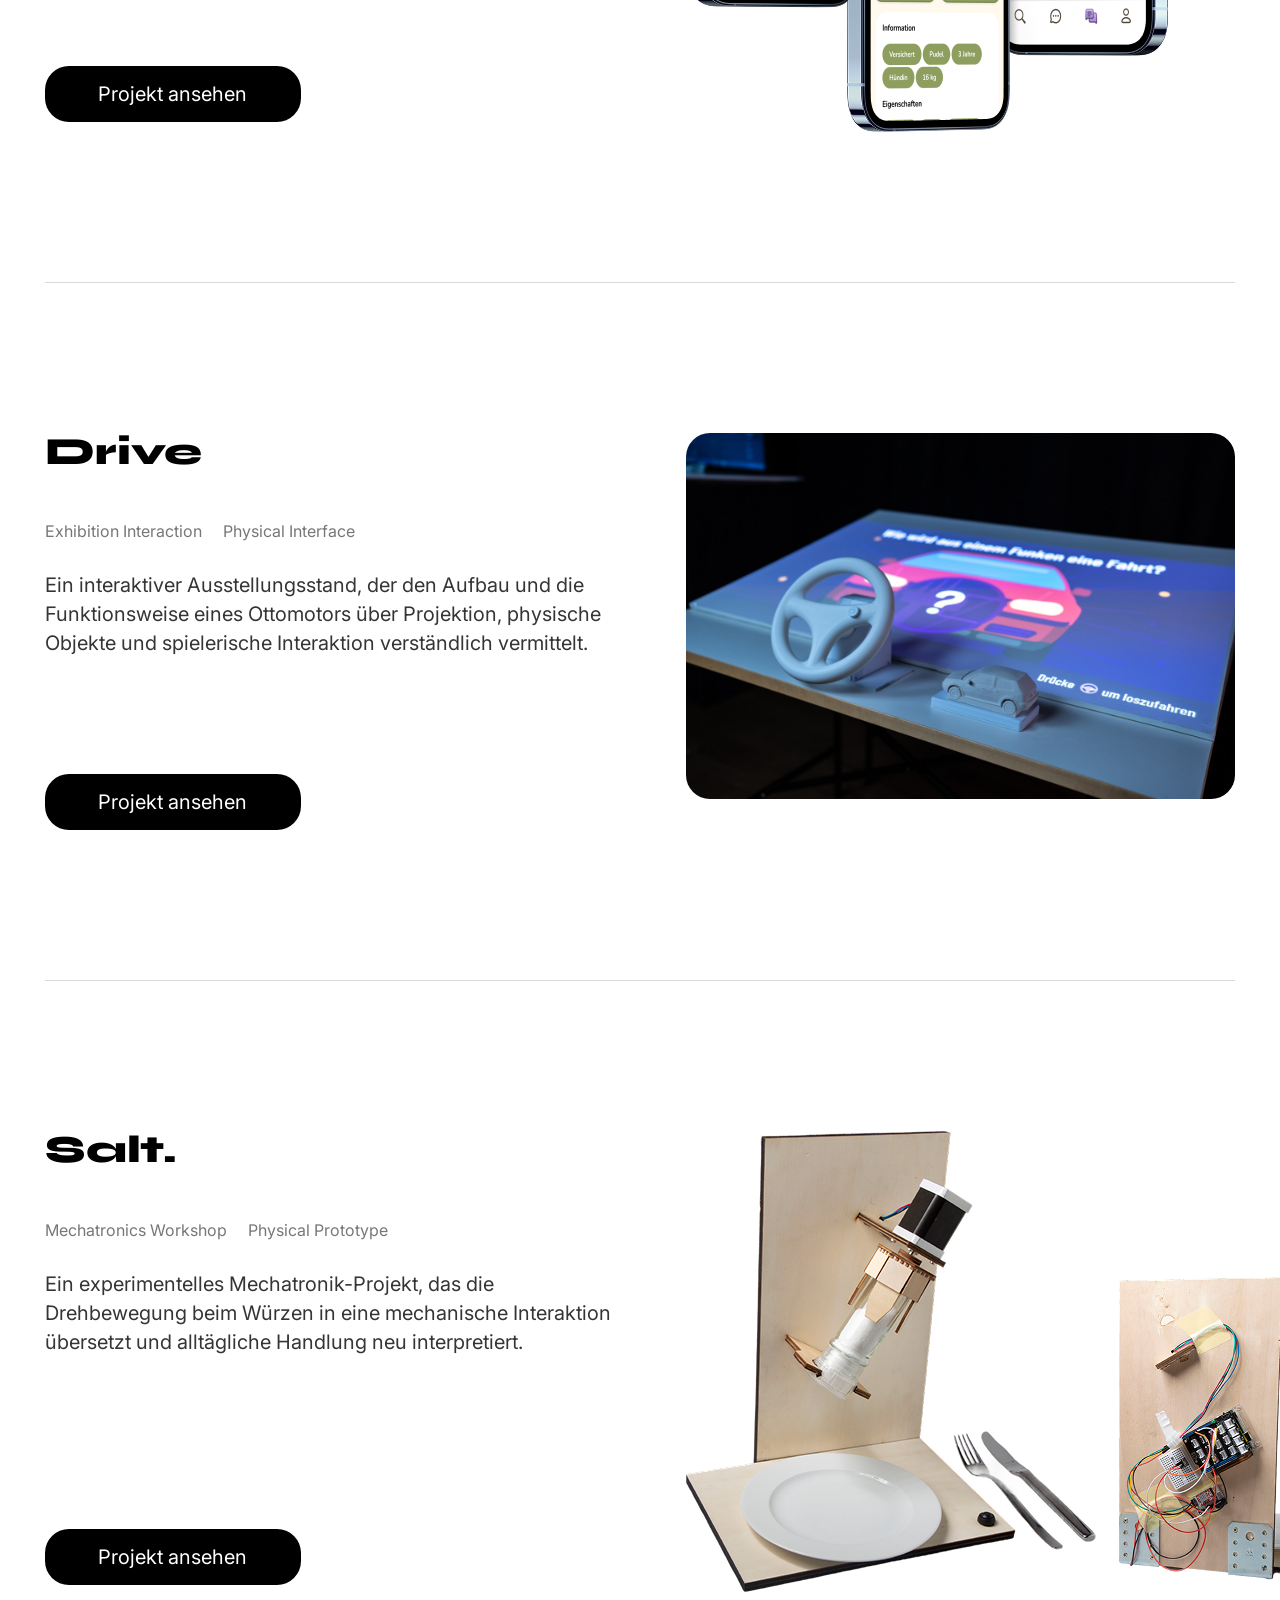
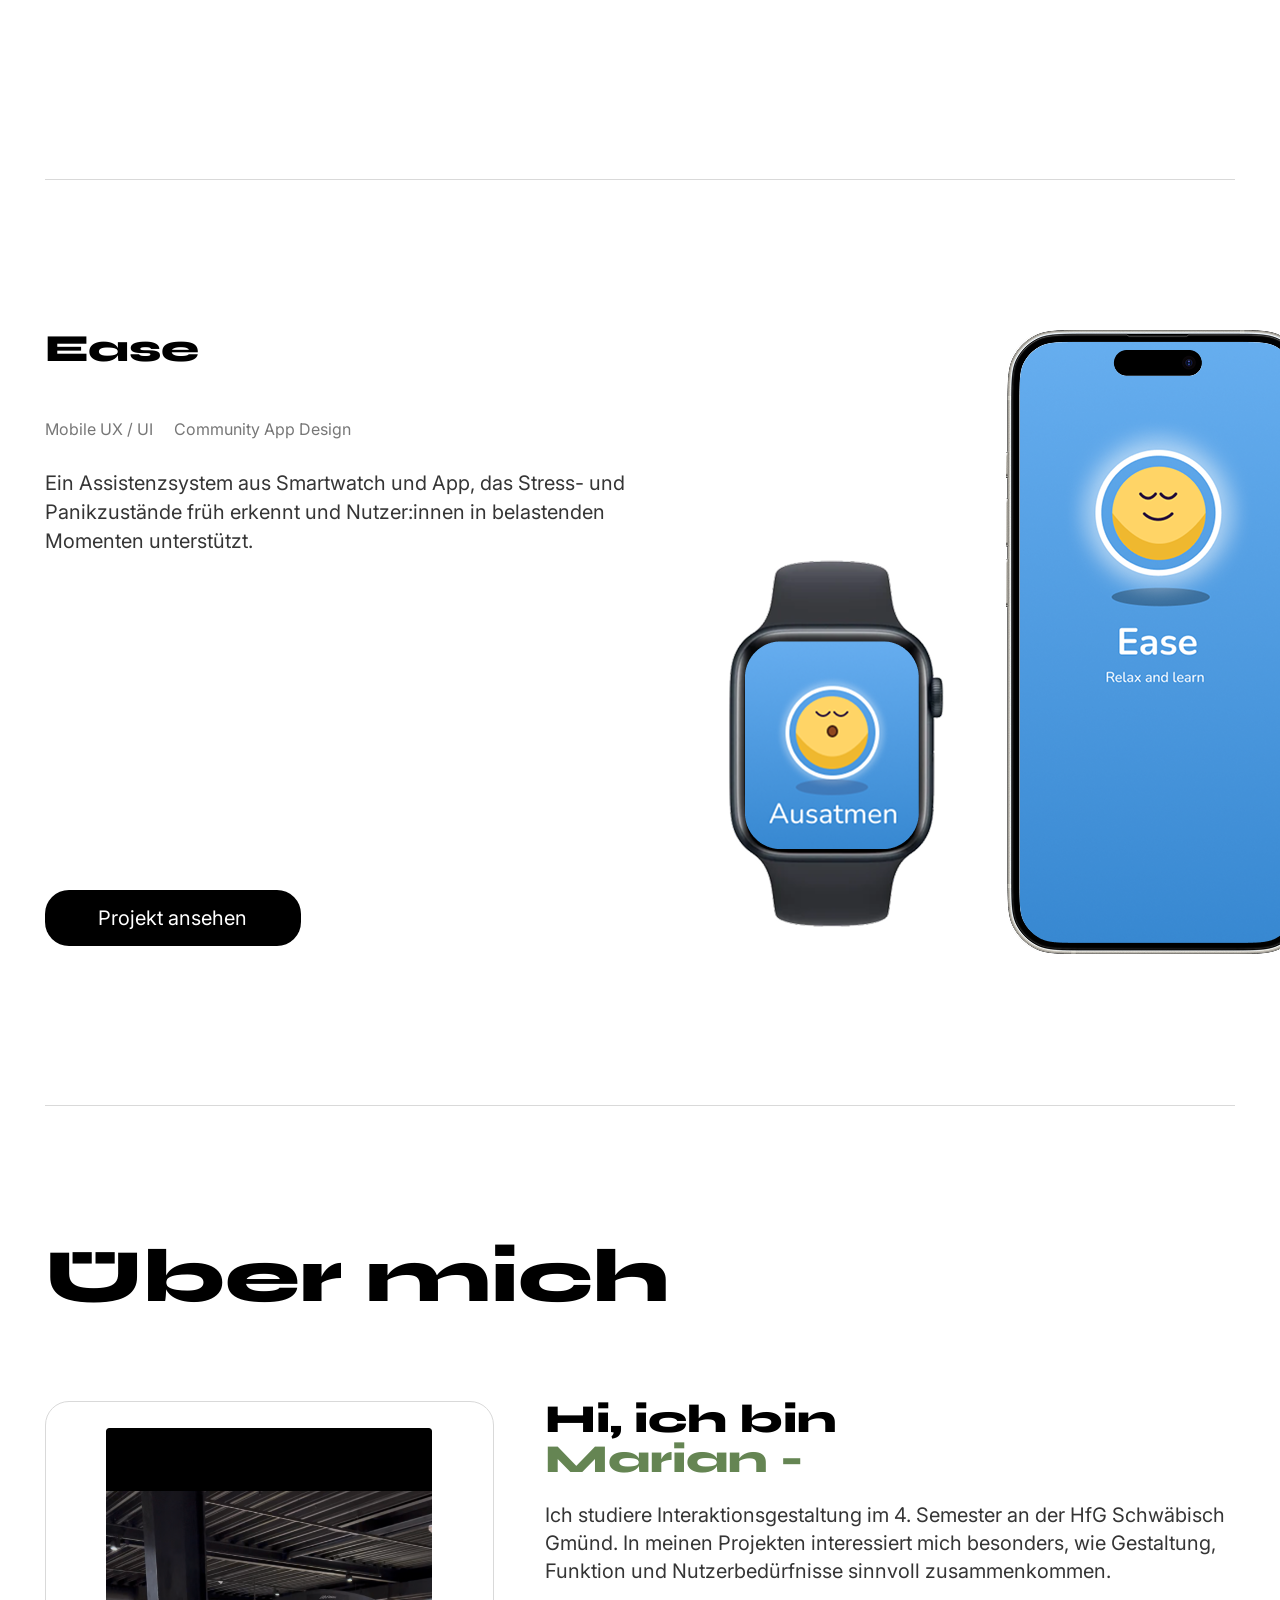
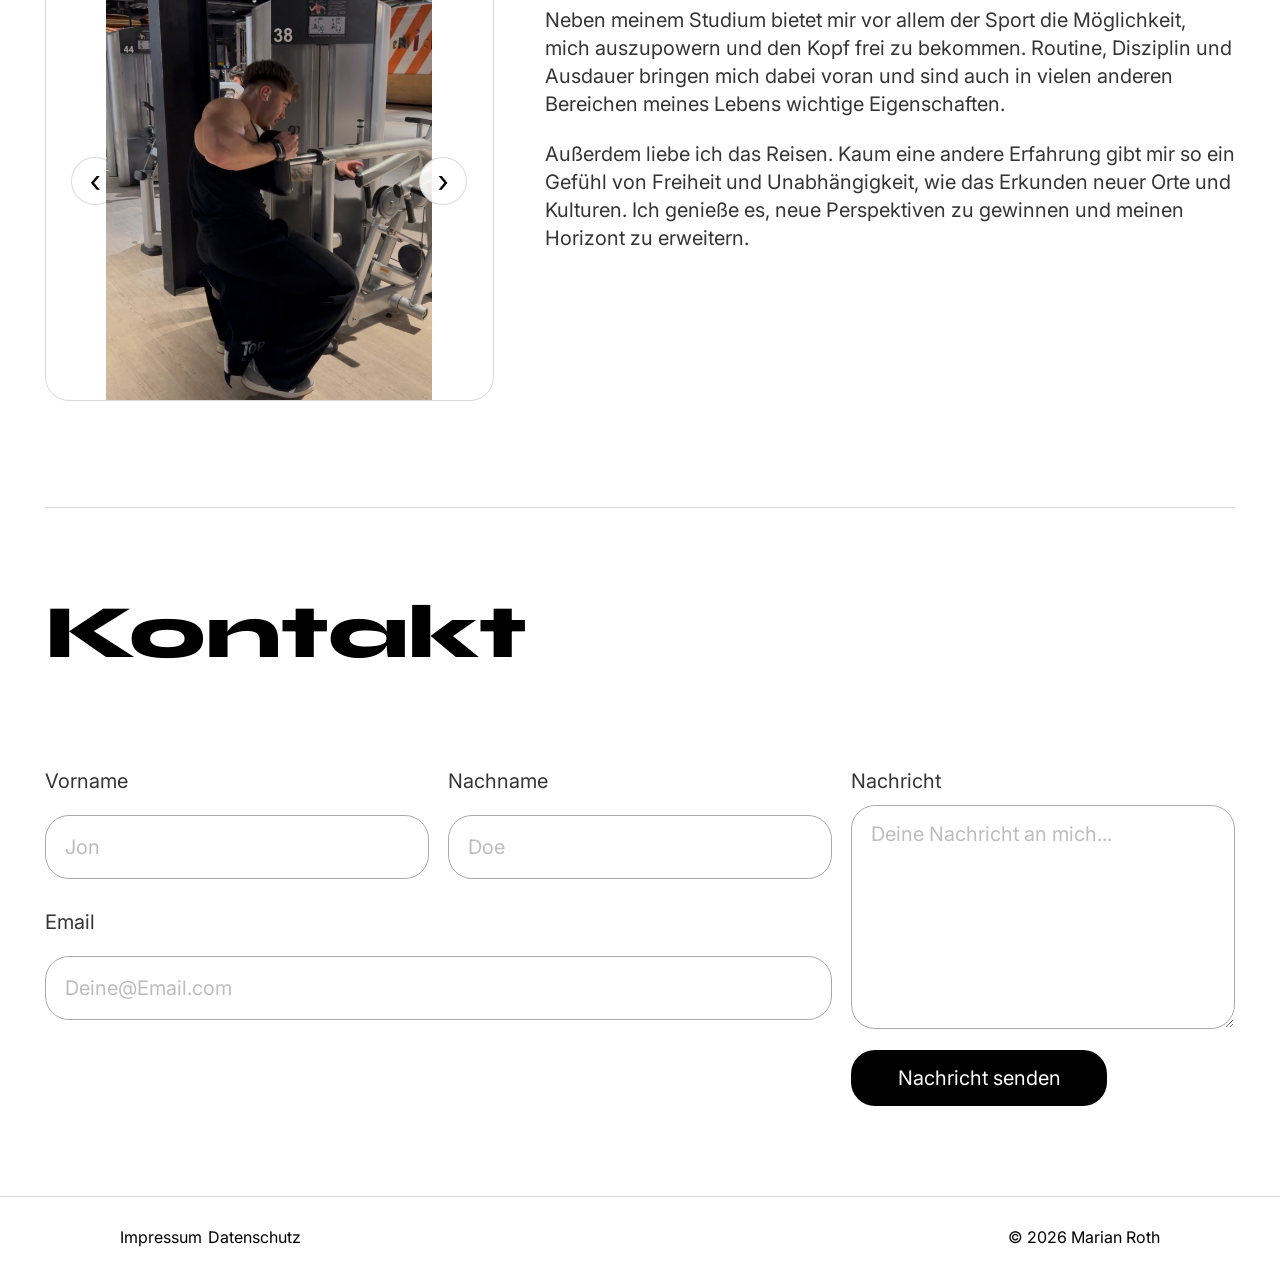
==== commit 7b339752: "Add interactive image gallery carousel to about section with 5 personal photos" ====
--- a/index.html
+++ b/index.html
@@ -108,8 +108,8 @@
                     </div>
 
                     <figure class="project-media project-media-pair project-media-salt">
-                        <img src="assets/images/Bildschirmfoto 2026-05-23 um 01.37.42 1.png" alt="Salt Projektansicht">
-                        <img src="assets/images/Bildschirmfoto 2026-05-23 um 01.37.10 1.png" alt="Salt technische Details">
+                        <img src="assets/images/Bildschirmfoto-2026-05-23-um-01.37.42-1.png" alt="Salt Projektansicht">
+                        <img src="assets/images/Bildschirmfoto-2026-05-23-um-01.37.10-1.png" alt="Salt technische Details">
                     </figure>
                 </article>
 
@@ -128,8 +128,8 @@
                     </div>
 
                     <figure class="project-media project-media-pair app-media-pair project-media-ease">
-                        <img src="assets/images/Group 1390.png" alt="Ease Smartwatch Ansicht">
-                        <img src="assets/images/Group 1389.png" alt="Ease App Ansicht auf Smartphone">
+                        <img src="assets/images/Group-1390.png" alt="Ease Smartwatch Ansicht">
+                        <img src="assets/images/Group-1389.png" alt="Ease App Ansicht auf Smartphone">
                     </figure>
                 </article>
             </section>
@@ -140,14 +140,26 @@
                 </header>
 
                 <div class="about-grid">
-                    <figure class="about-media about-media-main">
-                        <img src="assets/images/image 70.png" alt="Portrait von Marian">
-                    </figure>
+                    <div class="about-gallery-panel" data-about-carousel>
+                        <button class="about-carousel-button is-prev" type="button" aria-label="Vorheriges Bild">
+                            <span aria-hidden="true">&#8249;</span>
+                        </button>
+                        <div class="about-gallery-viewport">
+                            <img
+                                class="about-gallery-image"
+                                src="assets/images/Aboutme/Gym.png"
+                                alt="Marian beim Sport im Gym"
+                            >
+                        </div>
+                        <button class="about-carousel-button is-next" type="button" aria-label="Nächstes Bild">
+                            <span aria-hidden="true">&#8250;</span>
+                        </button>
+                    </div>
 
                     <div class="about-copy">
                         <h3 class="about-headline">
                             <span class="greeting-line">Hi, ich bin</span>
-                            <span class="accent name-line">- Marian</span>
+                            <span class="accent name-line">Marian -</span>
                         </h3>
                         <p>
                             Ich studiere Interaktionsgestaltung im 4. Semester an der HfG Schw&auml;bisch Gm&uuml;nd. In meinen
@@ -155,8 +167,13 @@
                             zusammenkommen.
                         </p>
                         <p>
-                            Neben dem Design spiele ich gerne mit kreativen Ideen und sch&auml;tze Sport als festen Ausgleich.
-                            Diese Mischung aus Kreativit&auml;t, Struktur und Disziplin pr&auml;gt auch meine Arbeitsweise.
+                            Neben meinem Studium bietet mir vor allem der Sport die M&ouml;glichkeit, mich auszupowern und 
+                            den Kopf frei zu bekommen. Routine, Disziplin und Ausdauer bringen mich dabei voran und sind auch
+                            in vielen anderen Bereichen meines Lebens wichtige Eigenschaften.
+                        </p>
+                        <p>
+                            Au&szlig;erdem liebe ich das Reisen. Kaum eine andere Erfahrung gibt mir so ein Gefühl von Freiheit und Unabhängigkeit, 
+                            wie das Erkunden neuer Orte und Kulturen. Ich genieße es, neue Perspektiven zu gewinnen und meinen Horizont zu erweitern.
                         </p>
                     </div>
                 </div>
@@ -218,6 +235,73 @@
 
             window.location.href = 'mailto:marian.roth@hfg-gmuend.de?subject=' + subject + '&body=' + body;
         });
+
+        /* About Gallery Carousel */
+        (() => {
+            const carousel = document.querySelector("[data-about-carousel]");
+            if (!carousel) {
+                return;
+            }
+
+            const image = carousel.querySelector(".about-gallery-image");
+            const previousButton = carousel.querySelector(".about-carousel-button.is-prev");
+            const nextButton = carousel.querySelector(".about-carousel-button.is-next");
+            const slides = [
+                {
+                    src: "assets/images/Aboutme/Gym.png",
+                    alt: "Marian beim Sport im Gym",
+                    width: 1920,
+                    height: 1280
+                },
+                {
+                    src: "assets/images/Aboutme/Norwegen.png",
+                    alt: "Reiseabenteuer in Norwegen",
+                    width: 1920,
+                    height: 1280
+                },
+                {
+                    src: "assets/images/Aboutme/Outfit.JPG",
+                    alt: "Outfit und persönlicher Stil",
+                    width: 1920,
+                    height: 1920
+                },
+                {
+                    src: "assets/images/Aboutme/Party.JPG",
+                    alt: "Freizeit und Freunde",
+                    width: 1920,
+                    height: 1920
+                },
+                {
+                    src: "assets/images/Aboutme/Thailand.png",
+                    alt: "Abenteuer und Reisen in Thailand",
+                    width: 1920,
+                    height: 1280
+                }
+            ];
+
+            let currentIndex = 0;
+
+            const updateImage = () => {
+                const slide = slides[currentIndex];
+                image.src = slide.src;
+                image.alt = slide.alt;
+            };
+
+            const showNext = () => {
+                currentIndex = (currentIndex + 1) % slides.length;
+                updateImage();
+            };
+
+            const showPrevious = () => {
+                currentIndex = (currentIndex - 1 + slides.length) % slides.length;
+                updateImage();
+            };
+
+            nextButton.addEventListener('click', showNext);
+            previousButton.addEventListener('click', showPrevious);
+
+            updateImage();
+        })();
     </script>
  </body>
  </html>
--- a/styles/index.css
+++ b/styles/index.css
@@ -376,6 +376,79 @@
 	margin-top: 1.35rem;
 }
 
+/* About Gallery Carousel */
+.about-gallery-panel {
+	display: grid;
+	grid-template-columns: repeat(12, minmax(0, 1fr));
+	grid-template-rows: 1fr;
+	column-gap: var(--page-grid-gutter);
+	align-items: center;
+	background: #ffffff;
+	border: 1px solid var(--line);
+	border-radius: var(--radius);
+	overflow: hidden;
+	padding: clamp(1.2rem, 2vw, 1.7rem);
+	height: 600px;
+	margin-bottom: 1rem;
+}
+
+.about-gallery-viewport {
+	grid-column: 2 / 12;
+	grid-row: 1;
+	align-self: center;
+	width: 100%;
+	height: 100%;
+	display: flex;
+	align-items: center;
+	justify-content: center;
+}
+
+.about-gallery-image {
+	width: auto;
+	max-width: 100%;
+	height: auto;
+	max-height: 100%;
+	display: block;
+	object-fit: contain;
+}
+
+.about-carousel-button {
+	width: 3rem;
+	height: 3rem;
+	padding: 0;
+	display: inline-flex;
+	align-items: center;
+	justify-content: center;
+	align-self: center;
+	border: 1px solid rgba(0, 0, 0, 0.14);
+	border-radius: 999px;
+	background: rgba(255, 255, 255, 0.88);
+	color: #000000;
+	font: inherit;
+	font-size: 2rem;
+	line-height: 1;
+	cursor: pointer;
+	transition: background-color 160ms ease, opacity 160ms ease;
+}
+
+.about-carousel-button:hover,
+.about-carousel-button:focus-visible {
+	background: #ffffff;
+	opacity: 0.9;
+}
+
+.about-carousel-button.is-prev {
+	grid-column: 1 / 2;
+	grid-row: 1;
+	justify-self: start;
+}
+
+.about-carousel-button.is-next {
+	grid-column: 12 / 13;
+	grid-row: 1;
+	justify-self: end;
+}
+
 .contact {
 	padding-top: clamp(5rem, 7vw, 6.5rem);
 }
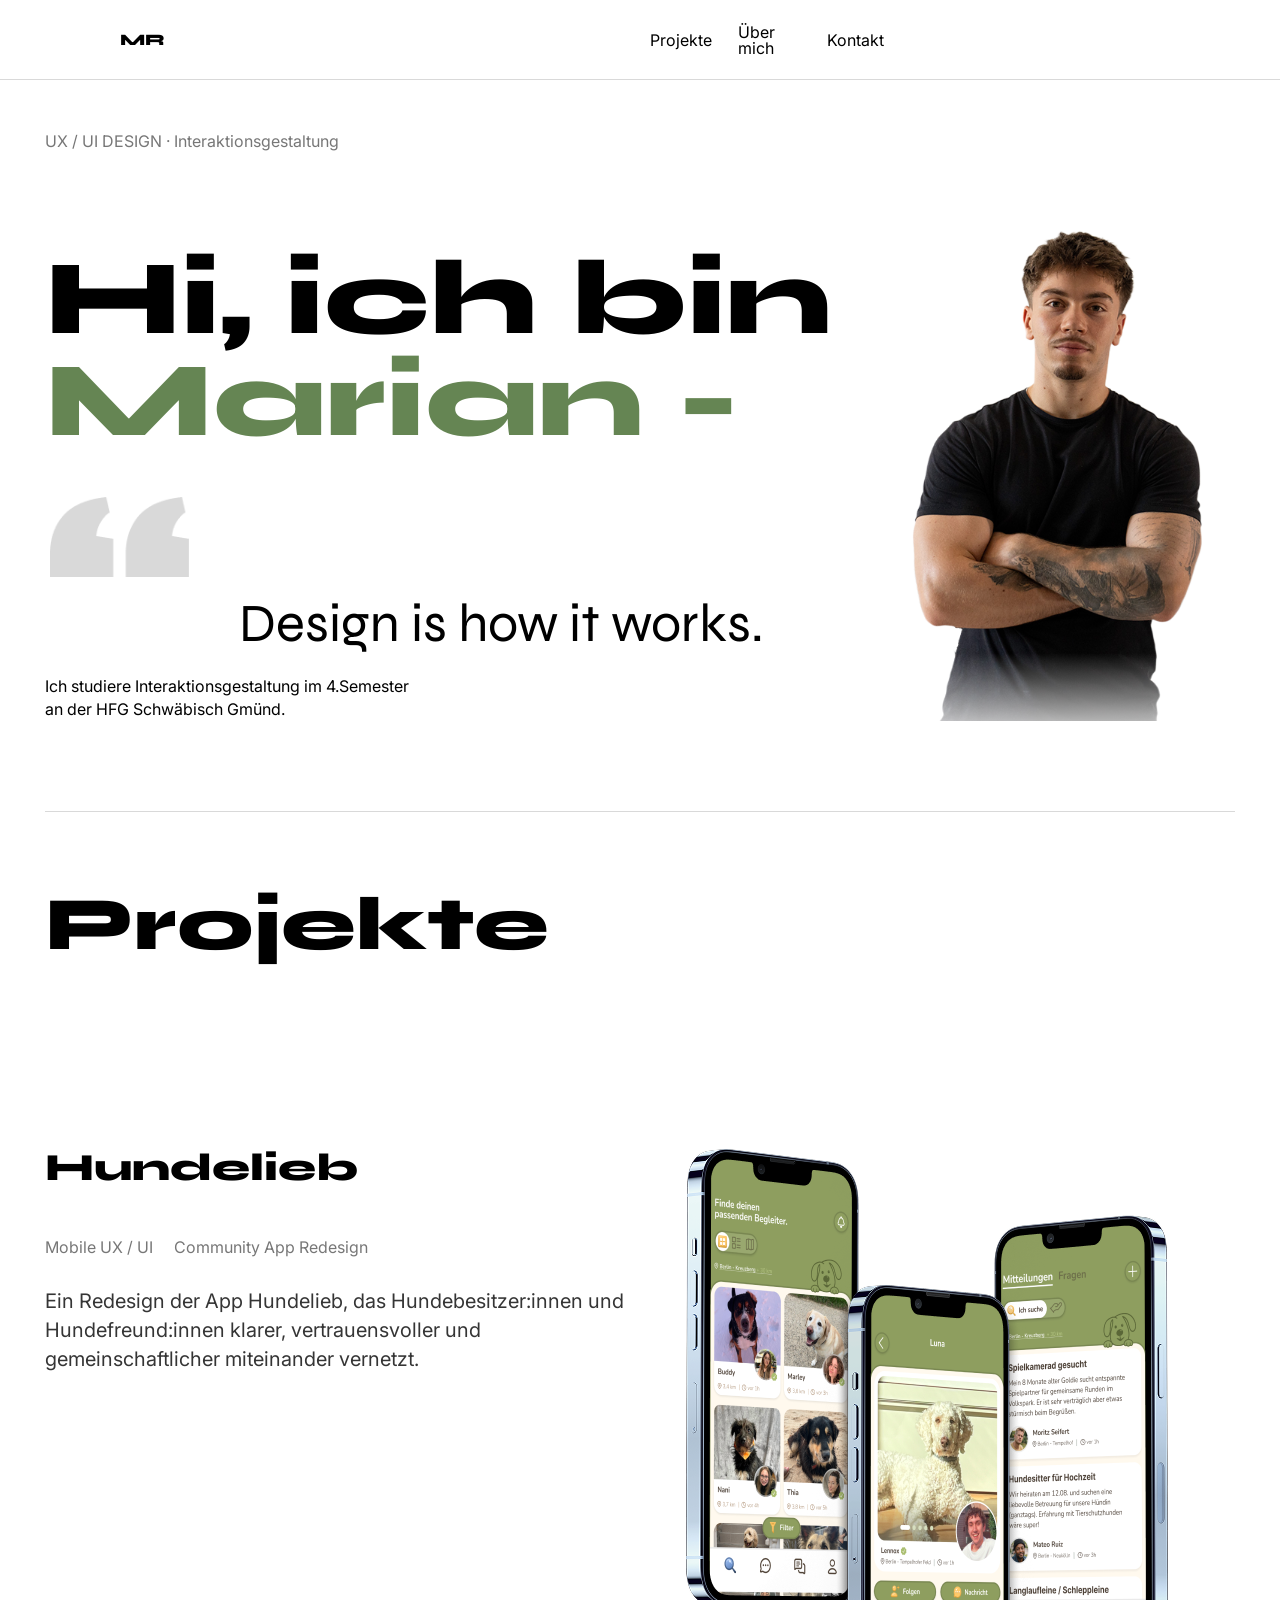
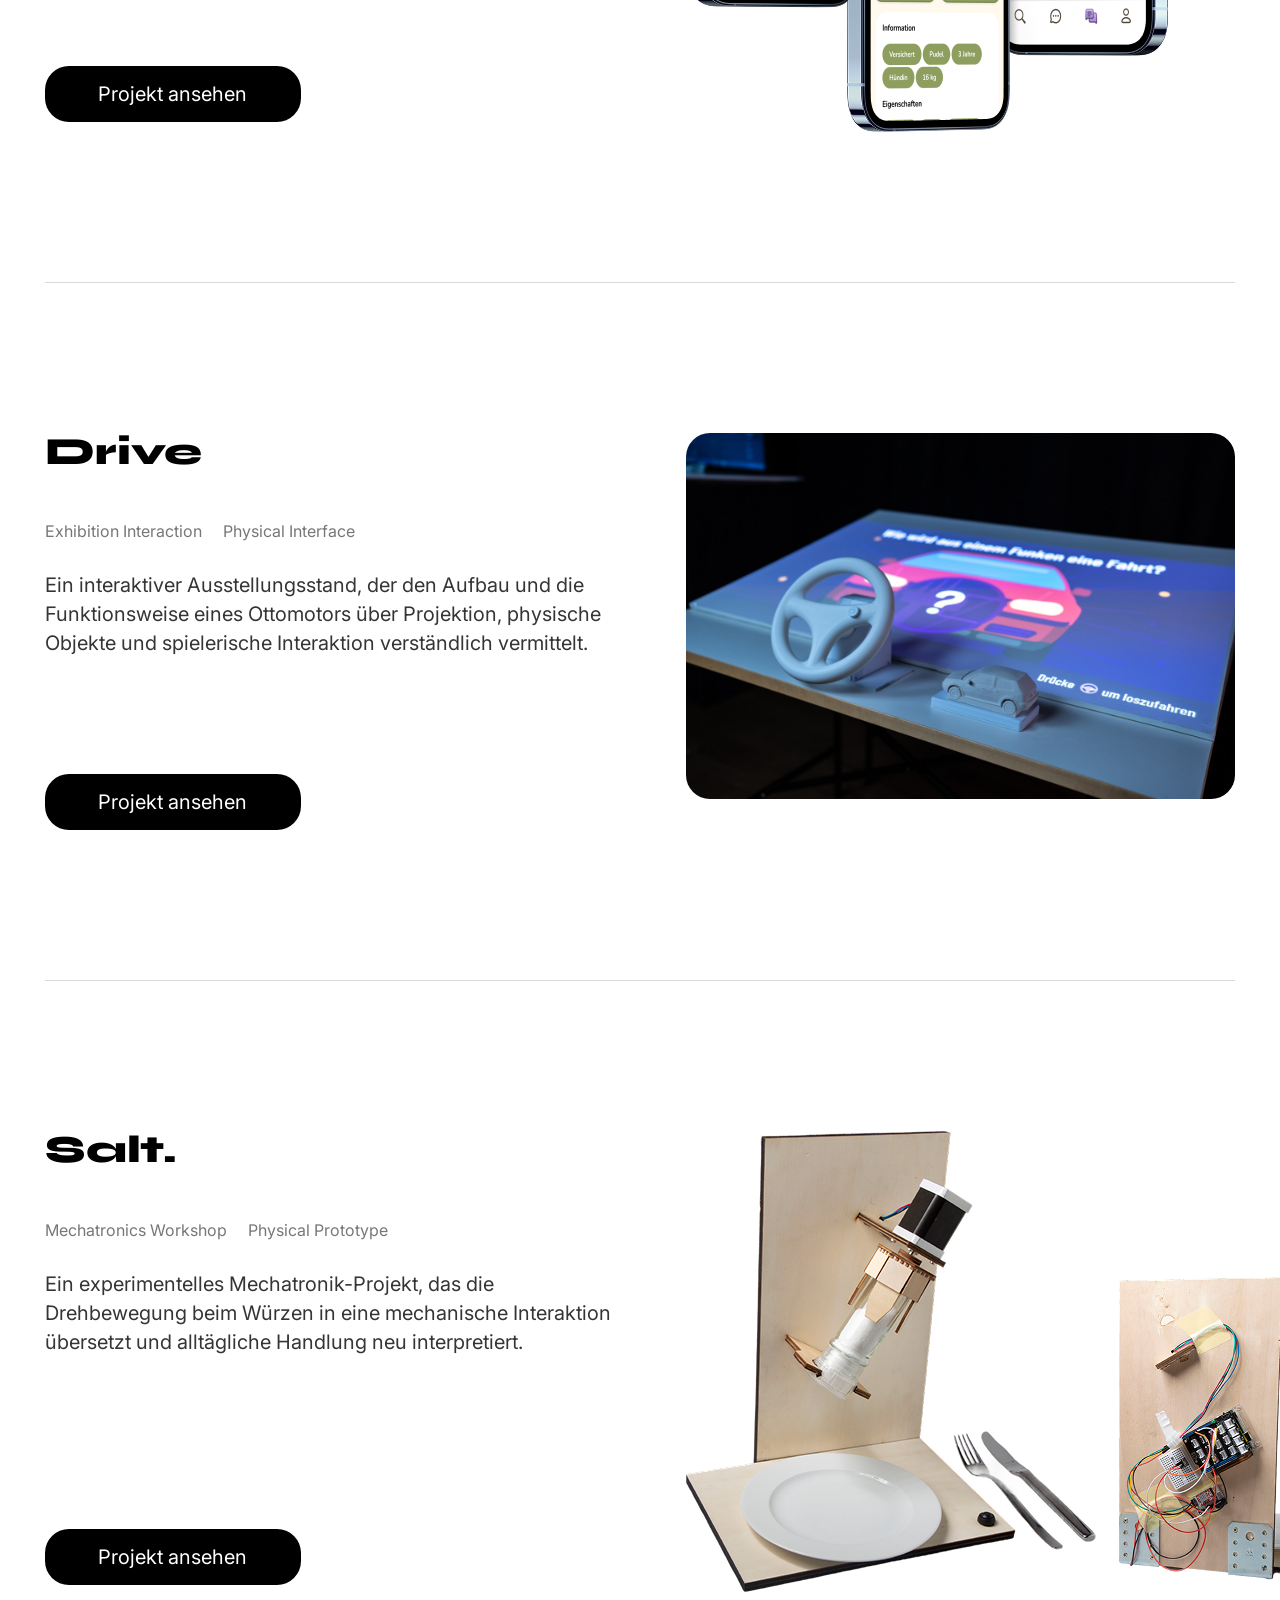
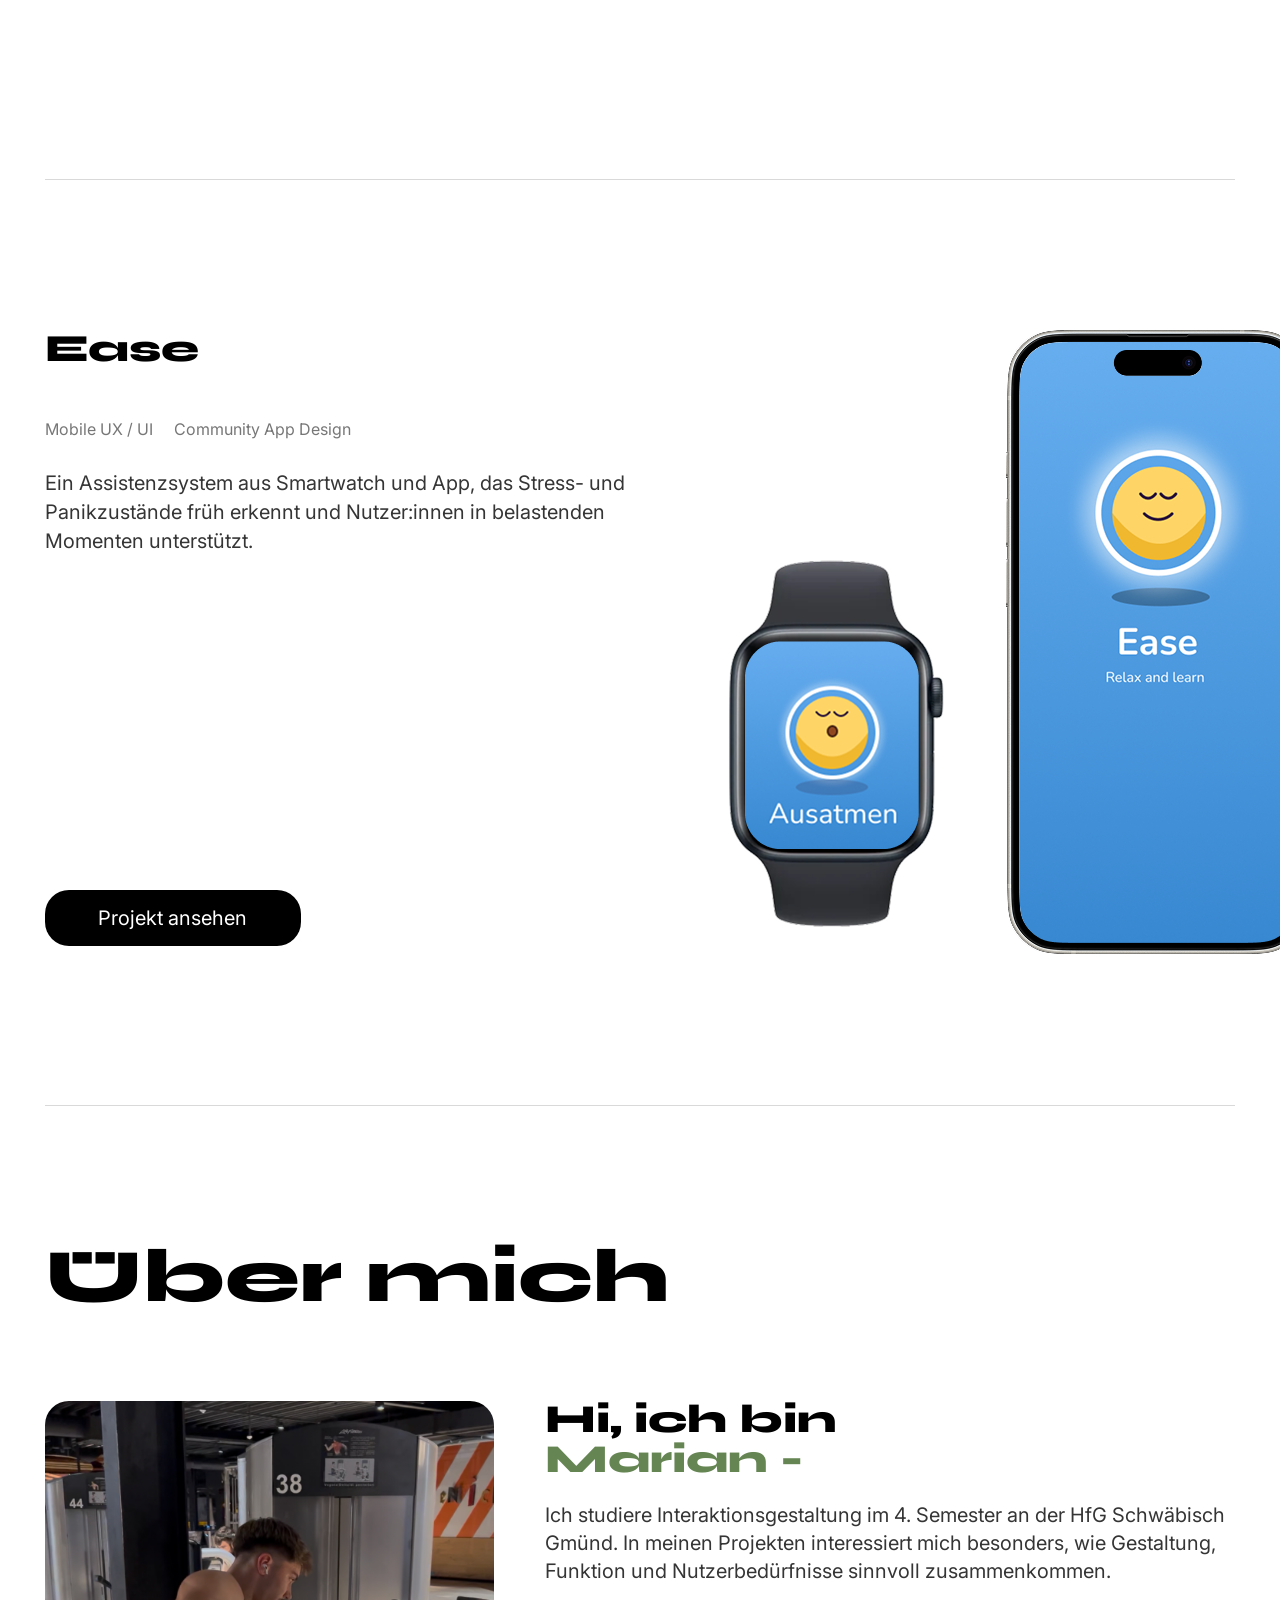
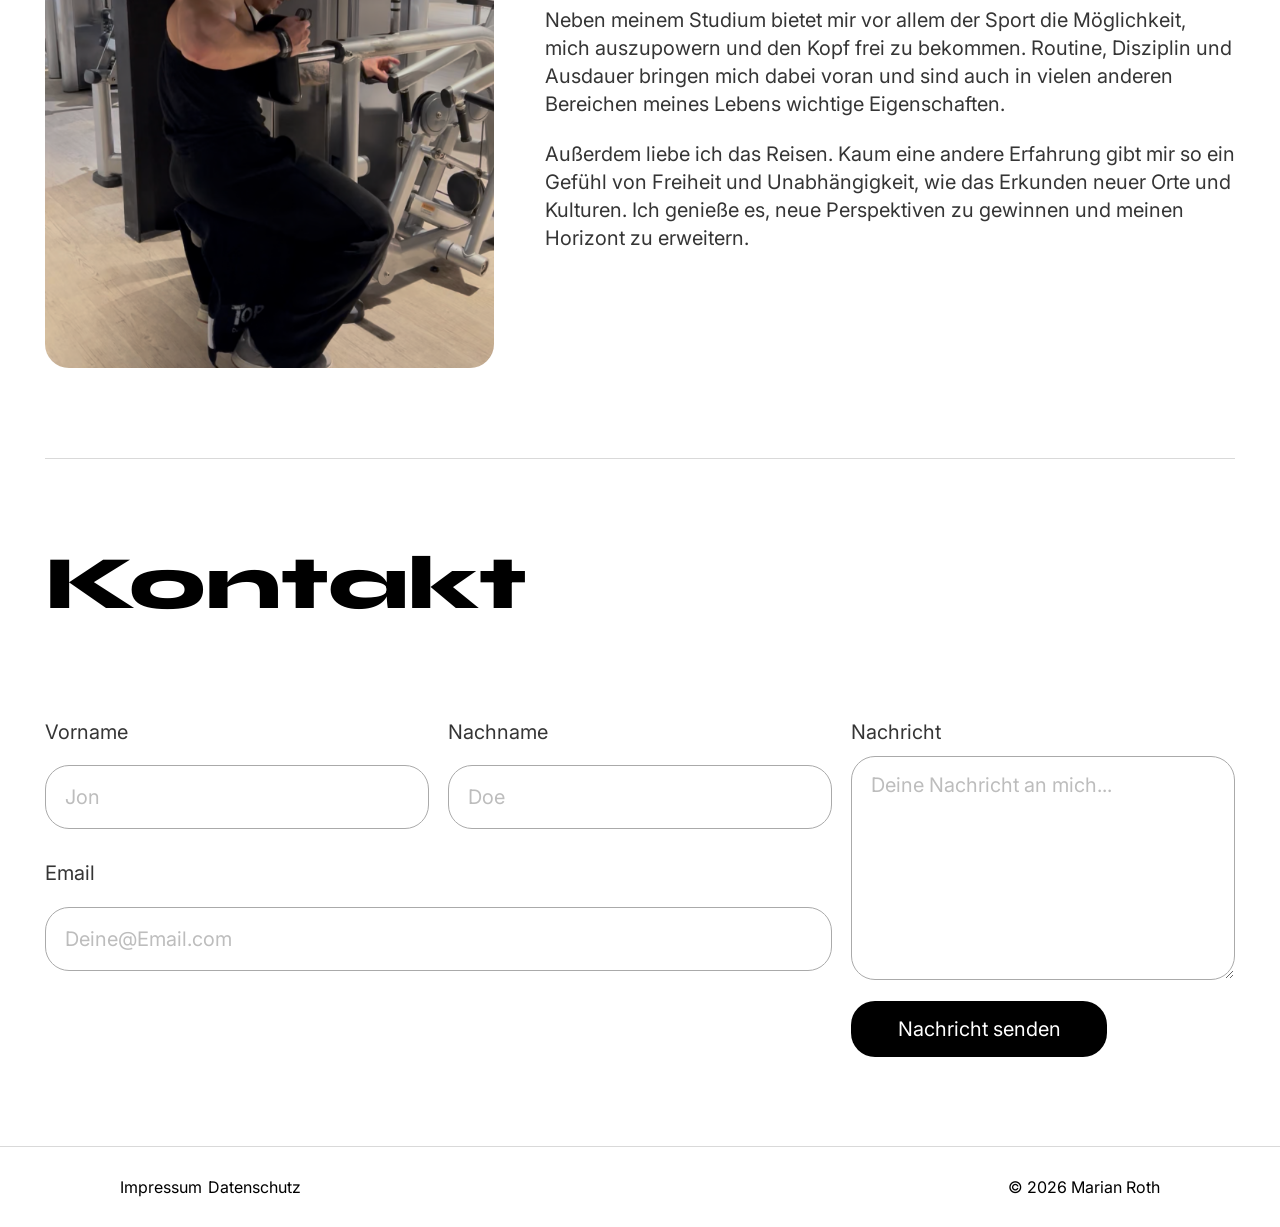
==== commit 07c38992: "Replace carousel with auto-play slideshow featuring 3-second interval and fade transitions" ====
--- a/index.html
+++ b/index.html
@@ -140,20 +140,8 @@
                 </header>
 
                 <div class="about-grid">
-                    <div class="about-gallery-panel" data-about-carousel>
-                        <button class="about-carousel-button is-prev" type="button" aria-label="Vorheriges Bild">
-                            <span aria-hidden="true">&#8249;</span>
-                        </button>
-                        <div class="about-gallery-viewport">
-                            <img
-                                class="about-gallery-image"
-                                src="assets/images/Aboutme/Gym.png"
-                                alt="Marian beim Sport im Gym"
-                            >
-                        </div>
-                        <button class="about-carousel-button is-next" type="button" aria-label="Nächstes Bild">
-                            <span aria-hidden="true">&#8250;</span>
-                        </button>
+                    <div class="about-gallery-slideshow" data-about-slideshow>
+                        <img class="about-gallery-image" src="assets/images/Aboutme/Gym.png" alt="Marian beim Sport im Gym">
                     </div>
 
                     <div class="about-copy">
@@ -236,71 +224,47 @@
             window.location.href = 'mailto:marian.roth@hfg-gmuend.de?subject=' + subject + '&body=' + body;
         });
 
-        /* About Gallery Carousel */
+        /* About Gallery Auto-Play Slideshow */
         (() => {
-            const carousel = document.querySelector("[data-about-carousel]");
-            if (!carousel) {
+            const slideshow = document.querySelector("[data-about-slideshow]");
+            if (!slideshow) {
                 return;
             }
 
-            const image = carousel.querySelector(".about-gallery-image");
-            const previousButton = carousel.querySelector(".about-carousel-button.is-prev");
-            const nextButton = carousel.querySelector(".about-carousel-button.is-next");
-            const slides = [
-                {
-                    src: "assets/images/Aboutme/Gym.png",
-                    alt: "Marian beim Sport im Gym",
-                    width: 1920,
-                    height: 1280
-                },
-                {
-                    src: "assets/images/Aboutme/Norwegen.png",
-                    alt: "Reiseabenteuer in Norwegen",
-                    width: 1920,
-                    height: 1280
-                },
-                {
-                    src: "assets/images/Aboutme/Outfit.JPG",
-                    alt: "Outfit und persönlicher Stil",
-                    width: 1920,
-                    height: 1920
-                },
-                {
-                    src: "assets/images/Aboutme/Party.JPG",
-                    alt: "Freizeit und Freunde",
-                    width: 1920,
-                    height: 1920
-                },
-                {
-                    src: "assets/images/Aboutme/Thailand.png",
-                    alt: "Abenteuer und Reisen in Thailand",
-                    width: 1920,
-                    height: 1280
-                }
+            const images = [
+                "assets/images/Aboutme/Gym.png",
+                "assets/images/Aboutme/Norwegen.png",
+                "assets/images/Aboutme/Outfit.png",
+                "assets/images/Aboutme/Party.png",
+                "assets/images/Aboutme/Thailand.png"
             ];
 
+            const alts = [
+                "Marian beim Sport im Gym",
+                "Reiseabenteuer in Norwegen",
+                "Outfit und persönlicher Stil",
+                "Freizeit und Freunde",
+                "Abenteuer und Reisen in Thailand"
+            ];
+
             let currentIndex = 0;
-
-            const updateImage = () => {
-                const slide = slides[currentIndex];
-                image.src = slide.src;
-                image.alt = slide.alt;
+            const img = slideshow.querySelector(".about-gallery-image");
+
+            const transitionToNextImage = () => {
+                // Add fade-out class
+                img.classList.add("fade-out");
+
+                // After fade completes, change image and fade in
+                setTimeout(() => {
+                    currentIndex = (currentIndex + 1) % images.length;
+                    img.src = images[currentIndex];
+                    img.alt = alts[currentIndex];
+                    img.classList.remove("fade-out");
+                }, 1000);
             };
 
-            const showNext = () => {
-                currentIndex = (currentIndex + 1) % slides.length;
-                updateImage();
-            };
-
-            const showPrevious = () => {
-                currentIndex = (currentIndex - 1 + slides.length) % slides.length;
-                updateImage();
-            };
-
-            nextButton.addEventListener('click', showNext);
-            previousButton.addEventListener('click', showPrevious);
-
-            updateImage();
+            // Change image every 3 seconds
+            setInterval(transitionToNextImage, 3000);
         })();
     </script>
  </body>
--- a/styles/index.css
+++ b/styles/index.css
@@ -376,77 +376,30 @@
 	margin-top: 1.35rem;
 }
 
-/* About Gallery Carousel */
-.about-gallery-panel {
-	display: grid;
-	grid-template-columns: repeat(12, minmax(0, 1fr));
-	grid-template-rows: 1fr;
-	column-gap: var(--page-grid-gutter);
-	align-items: center;
-	background: #ffffff;
-	border: 1px solid var(--line);
+/* About Gallery Slideshow with Fade */
+.about-gallery-slideshow {
+	width: 100%;
+	max-width: 483px;
+	aspect-ratio: 483 / 610;
+	position: relative;
+	overflow: hidden;
 	border-radius: var(--radius);
-	overflow: hidden;
-	padding: clamp(1.2rem, 2vw, 1.7rem);
-	height: 600px;
-	margin-bottom: 1rem;
-}
-
-.about-gallery-viewport {
-	grid-column: 2 / 12;
-	grid-row: 1;
-	align-self: center;
+}
+
+.about-gallery-image {
 	width: 100%;
 	height: 100%;
-	display: flex;
-	align-items: center;
-	justify-content: center;
-}
-
-.about-gallery-image {
-	width: auto;
-	max-width: 100%;
-	height: auto;
-	max-height: 100%;
+	object-fit: cover;
 	display: block;
-	object-fit: contain;
-}
-
-.about-carousel-button {
-	width: 3rem;
-	height: 3rem;
-	padding: 0;
-	display: inline-flex;
-	align-items: center;
-	justify-content: center;
-	align-self: center;
-	border: 1px solid rgba(0, 0, 0, 0.14);
-	border-radius: 999px;
-	background: rgba(255, 255, 255, 0.88);
-	color: #000000;
-	font: inherit;
-	font-size: 2rem;
-	line-height: 1;
-	cursor: pointer;
-	transition: background-color 160ms ease, opacity 160ms ease;
-}
-
-.about-carousel-button:hover,
-.about-carousel-button:focus-visible {
-	background: #ffffff;
-	opacity: 0.9;
-}
-
-.about-carousel-button.is-prev {
-	grid-column: 1 / 2;
-	grid-row: 1;
-	justify-self: start;
-}
-
-.about-carousel-button.is-next {
-	grid-column: 12 / 13;
-	grid-row: 1;
-	justify-self: end;
+	position: absolute;
+	top: 0;
+	left: 0;
+	opacity: 1;
+	transition: opacity 1s ease-in-out;
+}
+
+.about-gallery-image.fade-out {
+	opacity: 0;
 }
 
 .contact {
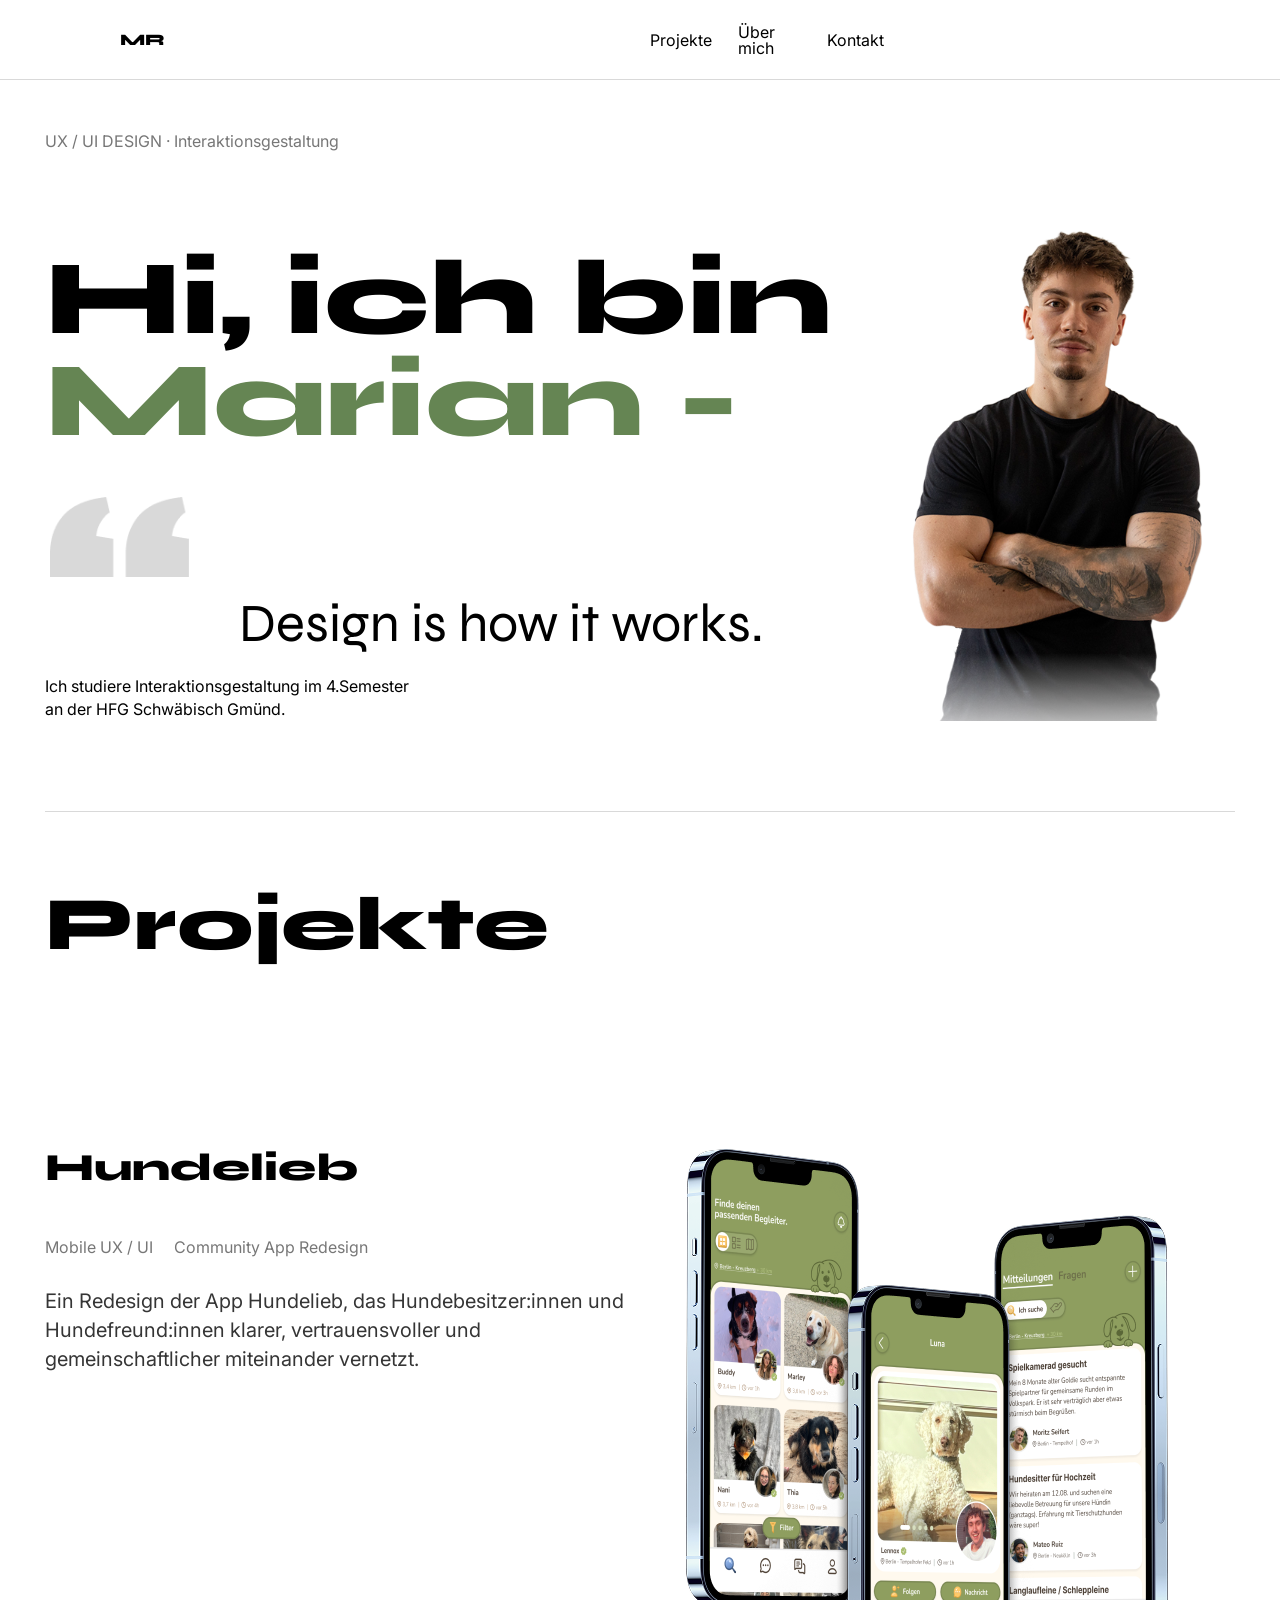
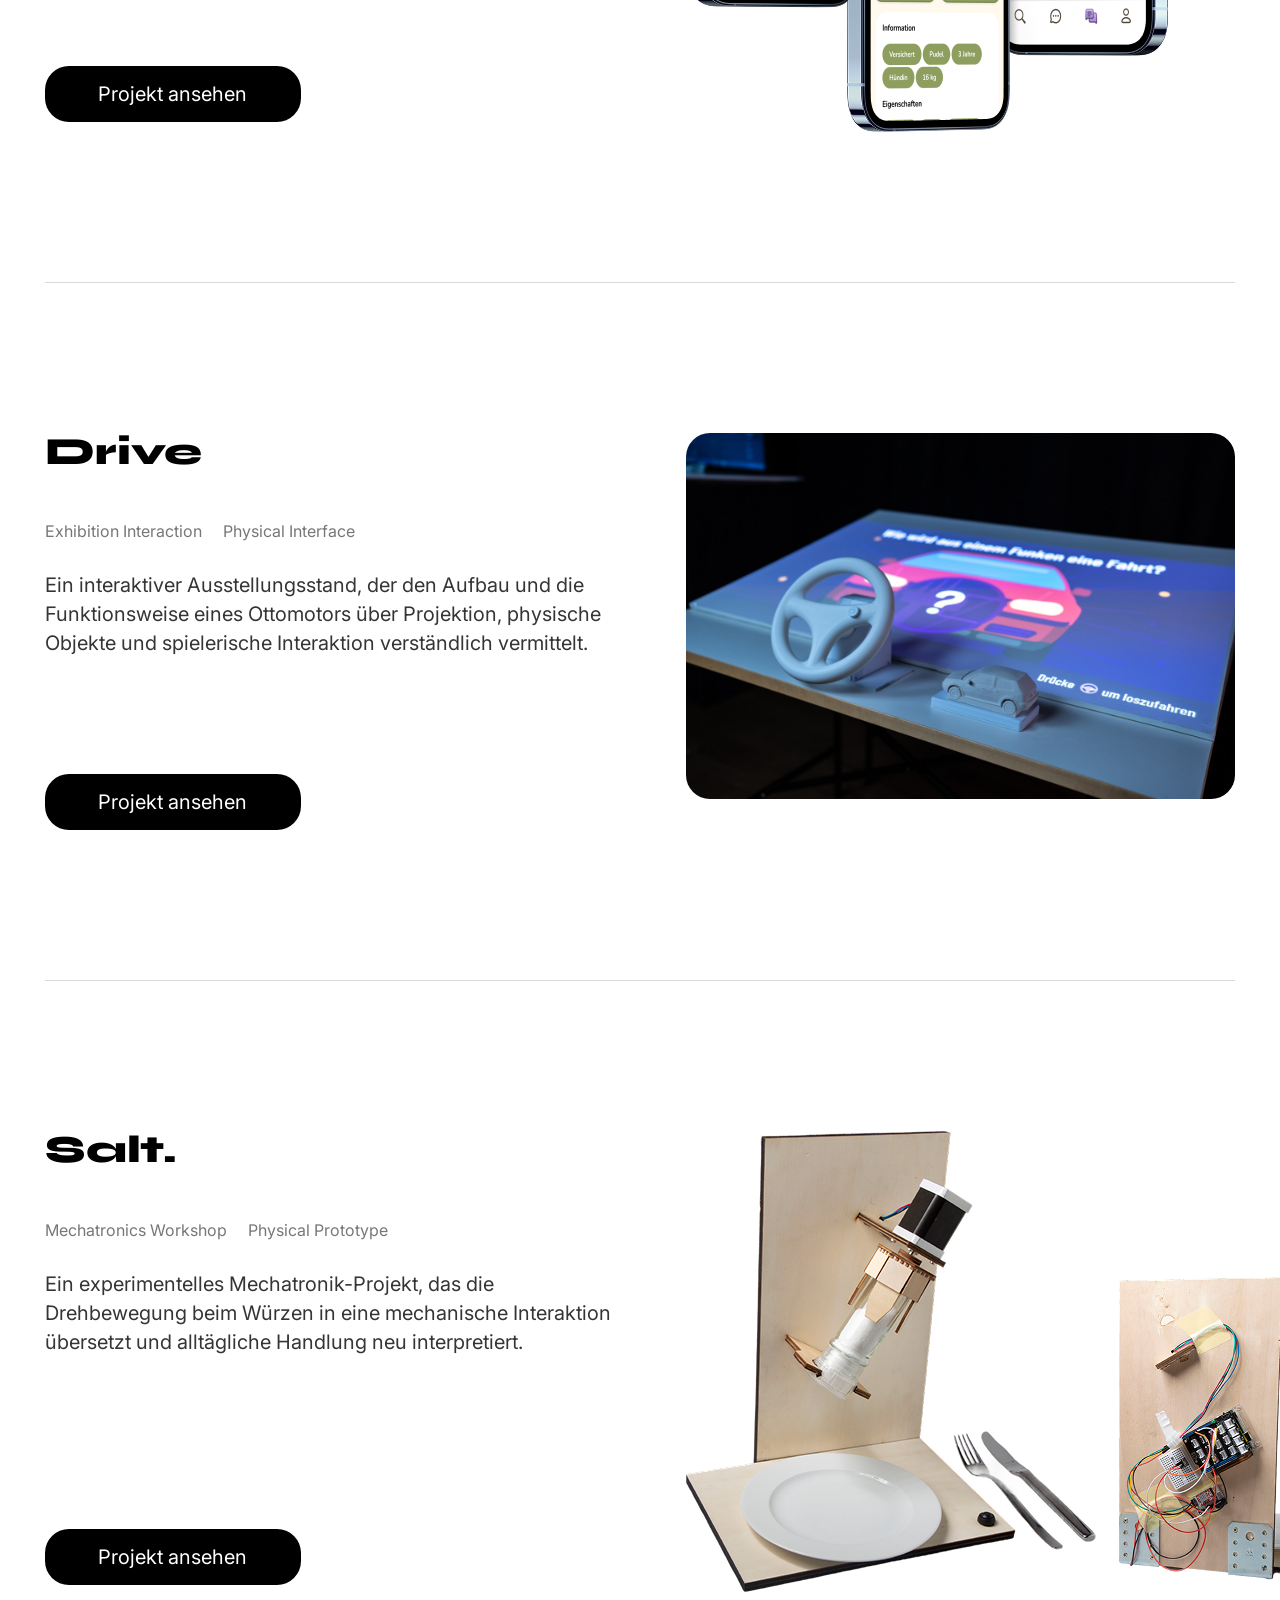
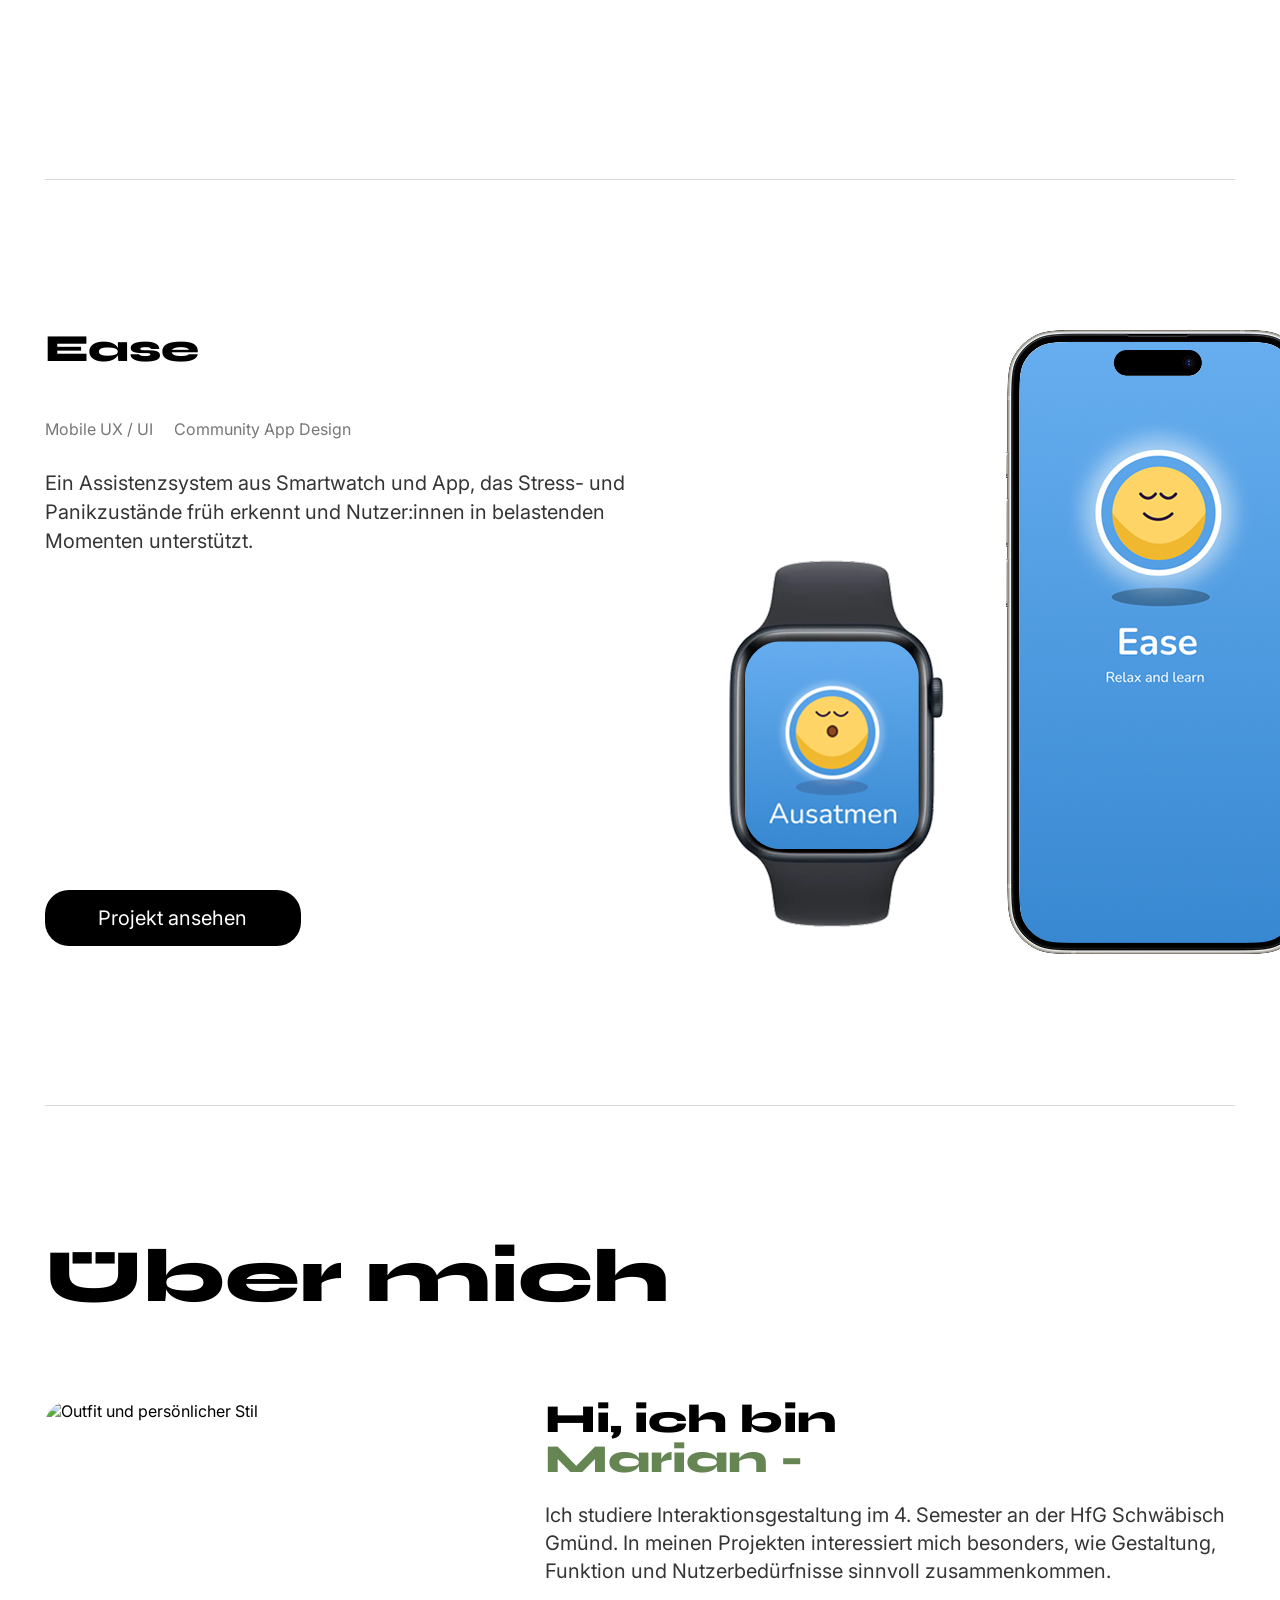
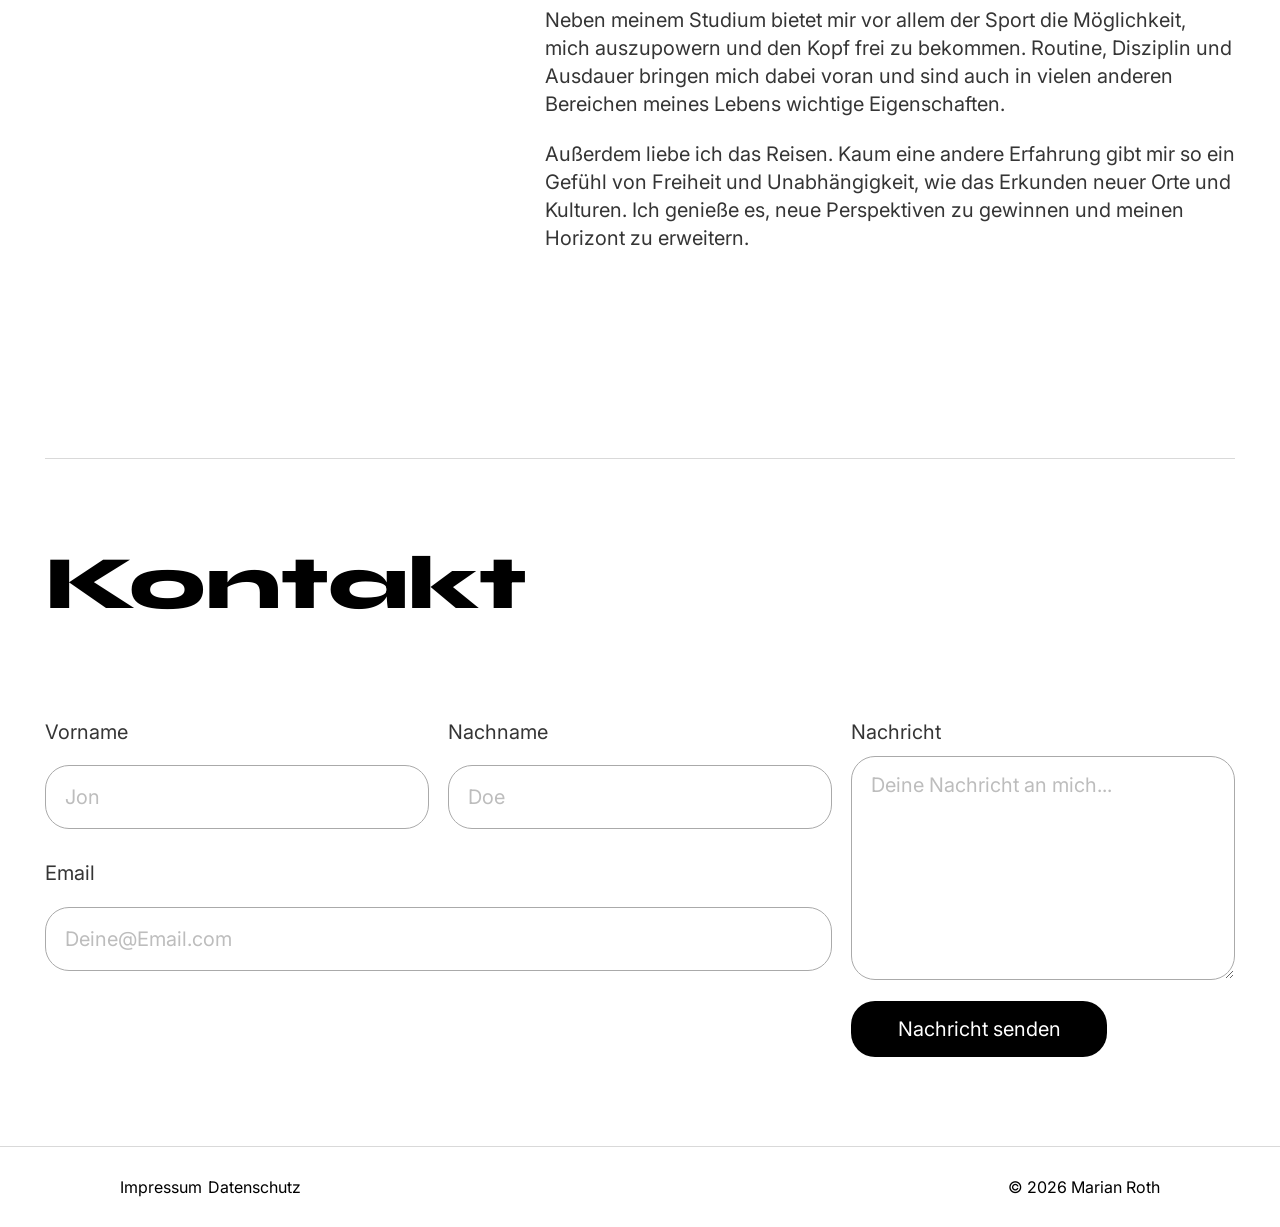
==== commit 4b881a13: "Reorder slideshow images: Outfit → Thailand → Gym → Norwegen → Party" ====
--- a/index.html
+++ b/index.html
@@ -141,7 +141,8 @@
 
                 <div class="about-grid">
                     <div class="about-gallery-slideshow" data-about-slideshow>
-                        <img class="about-gallery-image" src="assets/images/Aboutme/Gym.png" alt="Marian beim Sport im Gym">
+                        <img class="about-gallery-image about-gallery-current" src="assets/images/Aboutme/Outfit.png" alt="Outfit und persönlicher Stil">
+                        <img class="about-gallery-image about-gallery-next" src="assets/images/Aboutme/Thailand.png" alt="Abenteuer und Reisen in Thailand">
                     </div>
 
                     <div class="about-copy">
@@ -224,7 +225,7 @@
             window.location.href = 'mailto:marian.roth@hfg-gmuend.de?subject=' + subject + '&body=' + body;
         });
 
-        /* About Gallery Auto-Play Slideshow */
+        /* About Gallery Auto-Play Slideshow with Cross-Fade */
         (() => {
             const slideshow = document.querySelector("[data-about-slideshow]");
             if (!slideshow) {
@@ -232,39 +233,48 @@
             }
 
             const images = [
+                "assets/images/Aboutme/Outfit.png",
+                "assets/images/Aboutme/Thailand.png",
                 "assets/images/Aboutme/Gym.png",
                 "assets/images/Aboutme/Norwegen.png",
-                "assets/images/Aboutme/Outfit.png",
-                "assets/images/Aboutme/Party.png",
-                "assets/images/Aboutme/Thailand.png"
+                "assets/images/Aboutme/Party.png"
             ];
 
             const alts = [
+                "Outfit und persönlicher Stil",
+                "Abenteuer und Reisen in Thailand",
                 "Marian beim Sport im Gym",
                 "Reiseabenteuer in Norwegen",
-                "Outfit und persönlicher Stil",
-                "Freizeit und Freunde",
-                "Abenteuer und Reisen in Thailand"
+                "Freizeit und Freunde"
             ];
 
             let currentIndex = 0;
-            const img = slideshow.querySelector(".about-gallery-image");
+            const currentImg = slideshow.querySelector(".about-gallery-current");
+            const nextImg = slideshow.querySelector(".about-gallery-next");
 
             const transitionToNextImage = () => {
-                // Add fade-out class
-                img.classList.add("fade-out");
-
-                // After fade completes, change image and fade in
+                // Prepare next image
+                const nextIndex = (currentIndex + 1) % images.length;
+                nextImg.src = images[nextIndex];
+                nextImg.alt = alts[nextIndex];
+
+                // Trigger fade transition
+                currentImg.classList.add("fade-out");
+                nextImg.classList.add("fade-in");
+
+                // After transition completes, swap roles
                 setTimeout(() => {
-                    currentIndex = (currentIndex + 1) % images.length;
-                    img.src = images[currentIndex];
-                    img.alt = alts[currentIndex];
-                    img.classList.remove("fade-out");
-                }, 1000);
+                    currentIndex = nextIndex;
+                    currentImg.src = images[currentIndex];
+                    currentImg.alt = alts[currentIndex];
+                    currentImg.classList.remove("fade-out");
+                    nextImg.classList.remove("fade-in");
+                    nextImg.style.opacity = "0";
+                }, 1200);
             };
 
-            // Change image every 3 seconds
-            setInterval(transitionToNextImage, 3000);
+            // Change image every 4 seconds
+            setInterval(transitionToNextImage, 4000);
         })();
     </script>
  </body>
--- a/styles/index.css
+++ b/styles/index.css
@@ -394,12 +394,27 @@
 	position: absolute;
 	top: 0;
 	left: 0;
+	transition: opacity 1.2s ease-in-out;
+}
+
+.about-gallery-current {
 	opacity: 1;
-	transition: opacity 1s ease-in-out;
-}
-
-.about-gallery-image.fade-out {
+	z-index: 2;
+}
+
+.about-gallery-next {
 	opacity: 0;
+	z-index: 1;
+}
+
+.about-gallery-current.fade-out {
+	opacity: 0;
+	z-index: 1;
+}
+
+.about-gallery-next.fade-in {
+	opacity: 1;
+	z-index: 2;
 }
 
 .contact {
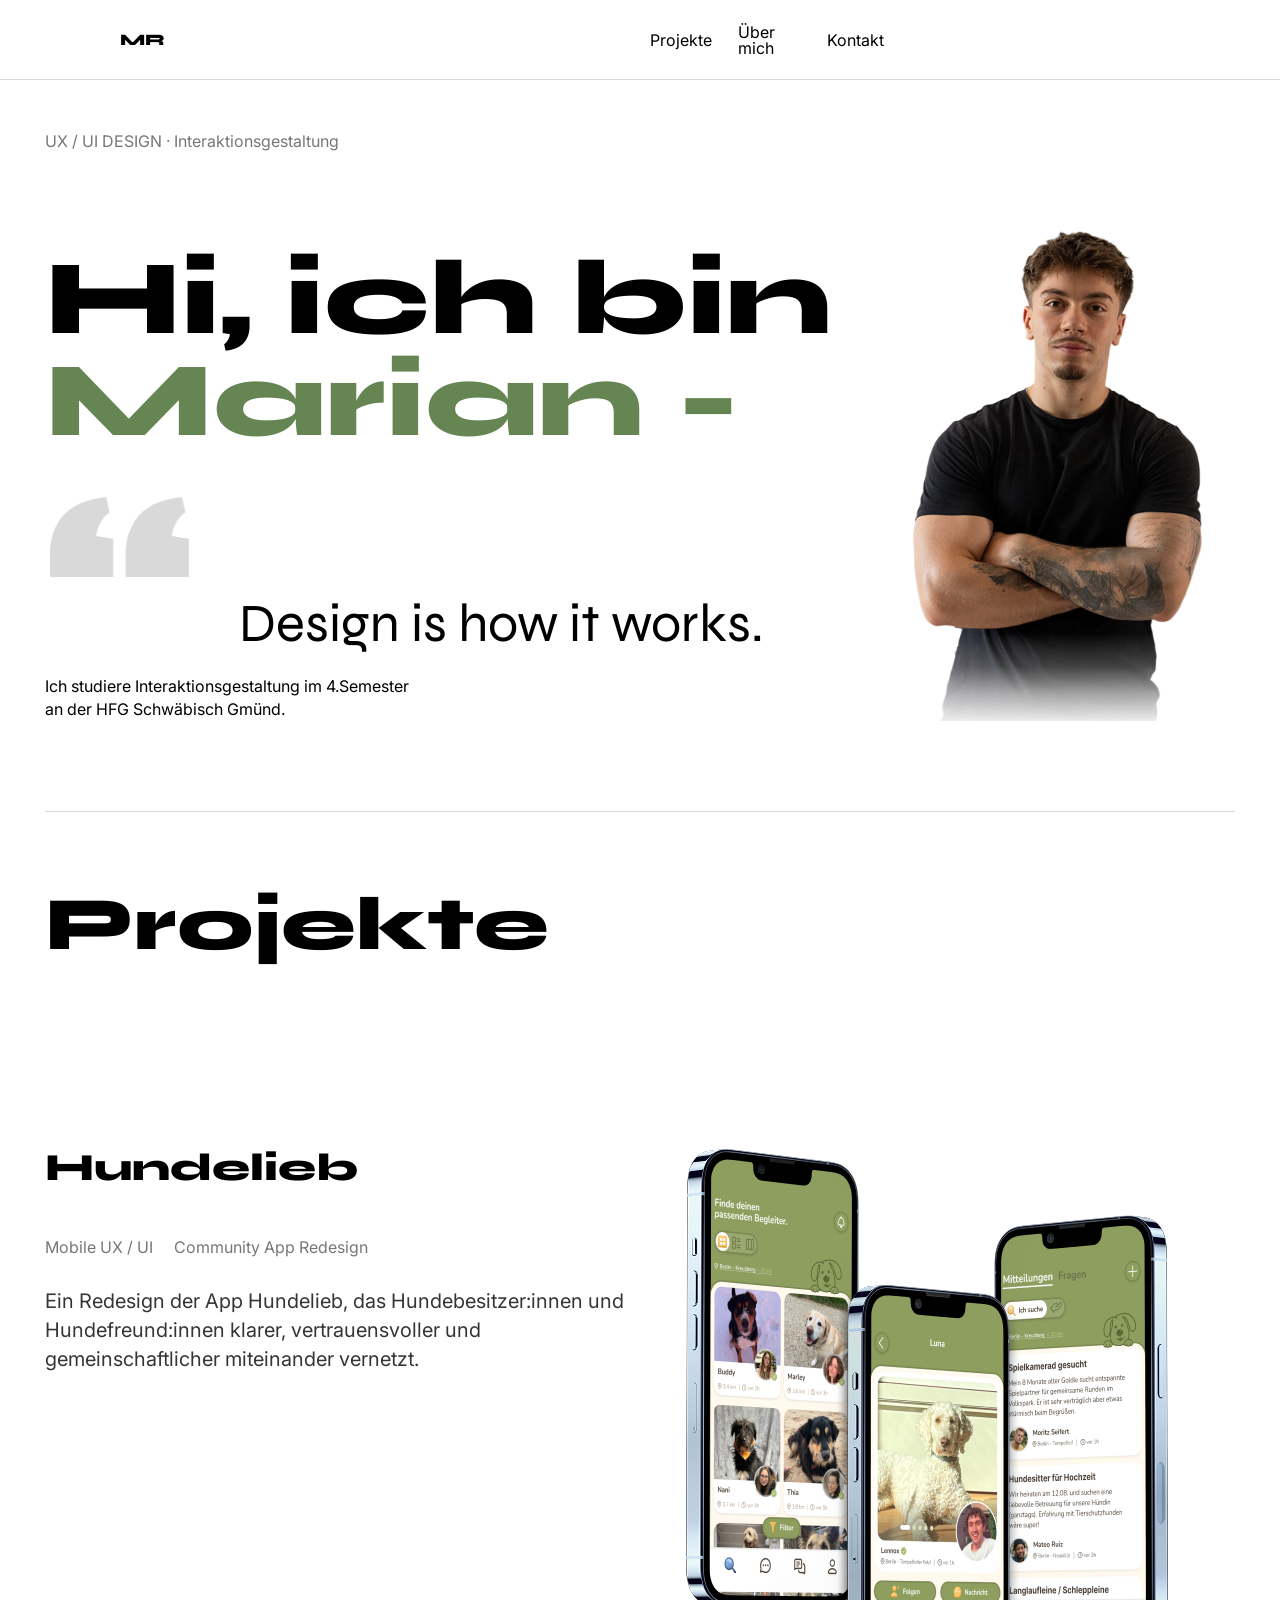
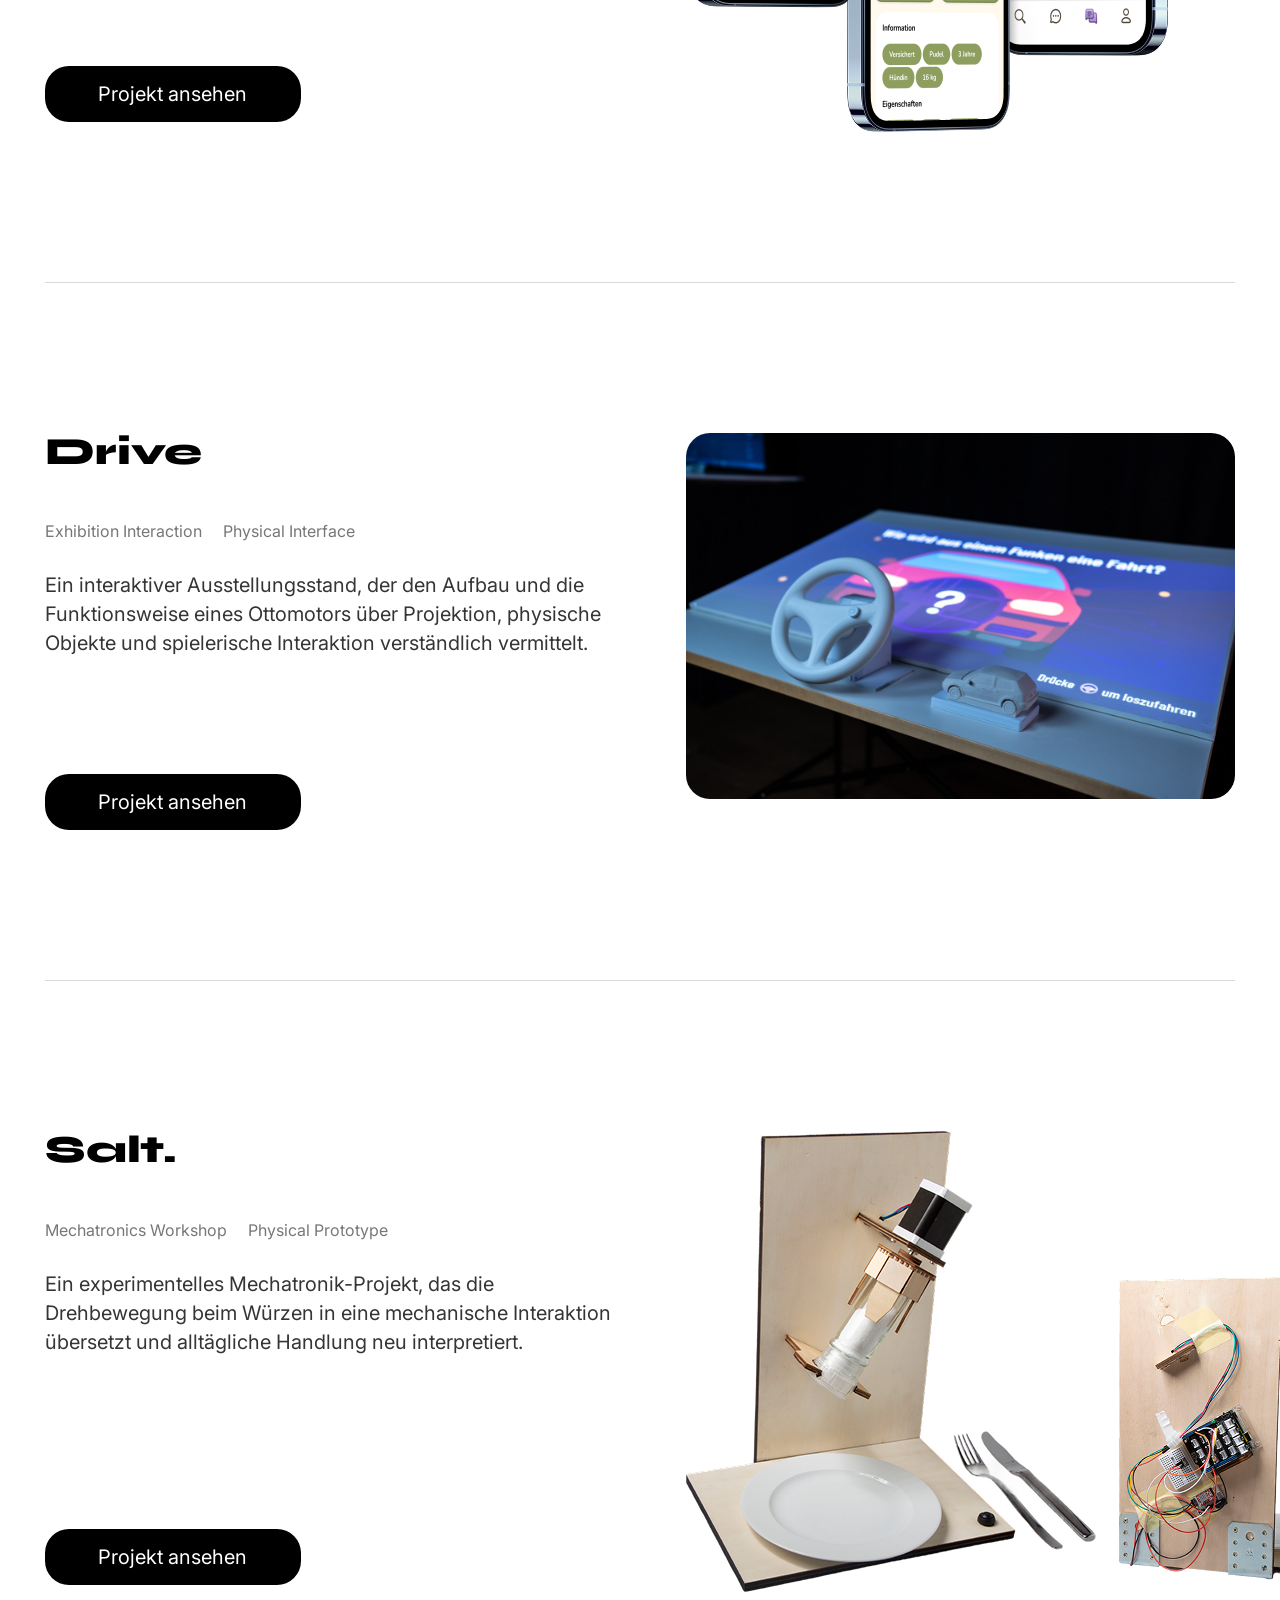
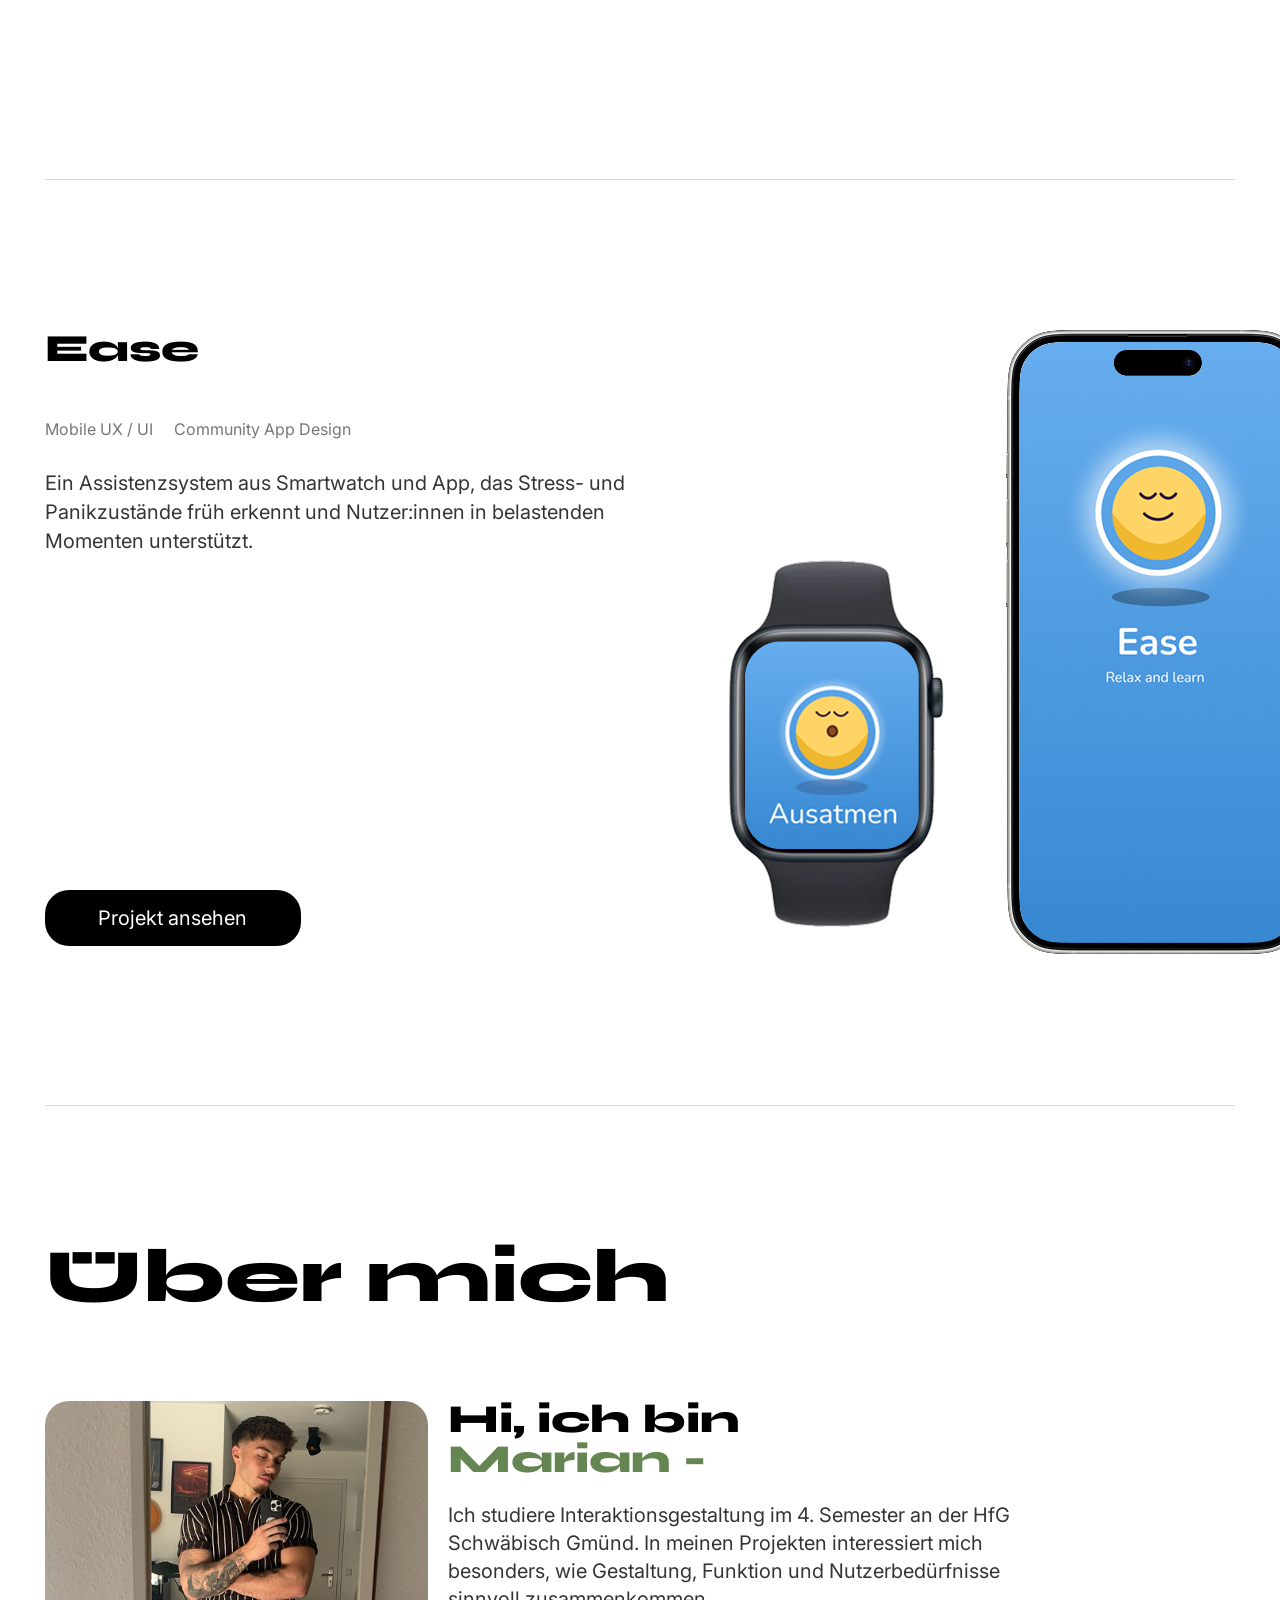
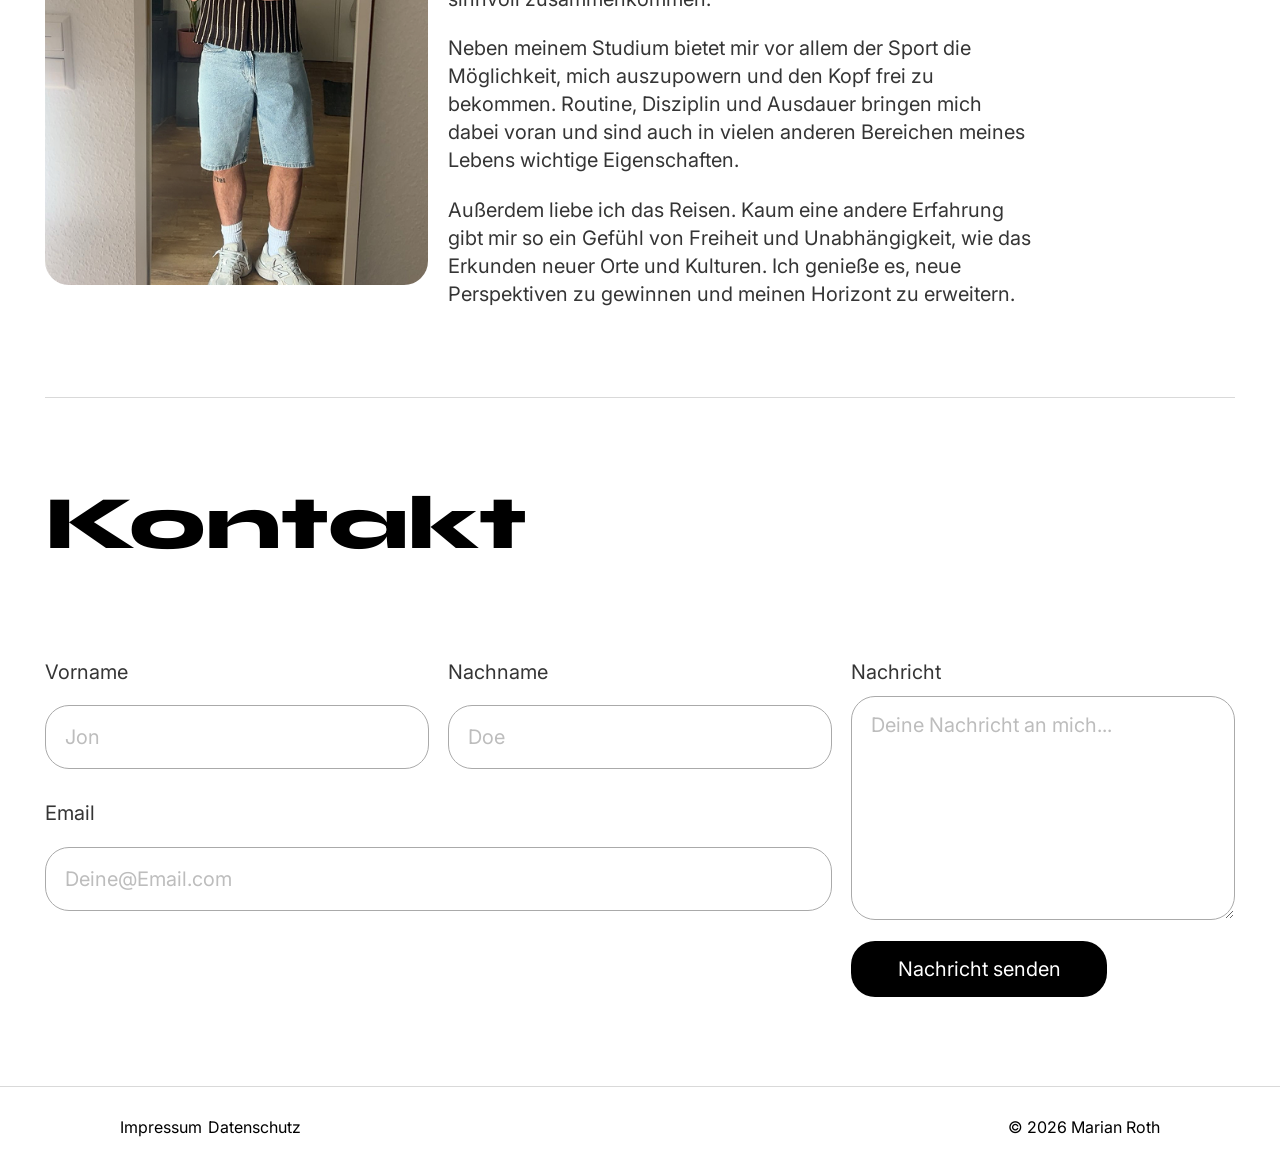
==== commit 12117cd0: "Remove Party image from about carousel and delete asset" ====
--- a/index.html
+++ b/index.html
@@ -236,16 +236,14 @@
                 "assets/images/Aboutme/Outfit.png",
                 "assets/images/Aboutme/Thailand.png",
                 "assets/images/Aboutme/Gym.png",
-                "assets/images/Aboutme/Norwegen.png",
-                "assets/images/Aboutme/Party.png"
+                "assets/images/Aboutme/Norwegen.png"
             ];
 
             const alts = [
                 "Outfit und persönlicher Stil",
                 "Abenteuer und Reisen in Thailand",
                 "Marian beim Sport im Gym",
-                "Reiseabenteuer in Norwegen",
-                "Freizeit und Freunde"
+                "Reiseabenteuer in Norwegen"
             ];
 
             let currentIndex = 0;
--- a/styles/index.css
+++ b/styles/index.css
@@ -134,9 +134,20 @@
 	left: 0;
 	right: 0;
 	bottom: 0;
-	height: 14%;
+	height: 18%;
 	pointer-events: none;
-	background: linear-gradient(to bottom, rgba(255, 255, 255, 0), rgba(255, 255, 255, 0.7) 100%);
+	background: linear-gradient(
+		to top,
+		rgba(255, 255, 255, 0.92) 0%,
+		rgba(255, 255, 255, 0.64) 30%,
+		rgba(255, 255, 255, 0.24) 62%,
+		rgba(255, 255, 255, 0) 100%
+	);
+}
+
+.hero-media-main img {
+	object-fit: contain;
+	object-position: center bottom;
 }
 
 .hero-media img,
@@ -334,8 +345,9 @@
 
 .about-grid {
 	display: grid;
-	grid-template-columns: minmax(260px, 0.78fr) minmax(0, 1.2fr);
-	gap: clamp(2rem, 4vw, 4rem);
+	grid-template-columns: repeat(12, minmax(0, 1fr));
+	column-gap: var(--page-grid-gutter);
+	row-gap: clamp(2rem, 4vw, 4rem);
 	align-items: start;
 	margin-top: 44px;
 }
@@ -351,6 +363,7 @@
 }
 
 .about-copy {
+	grid-column: 5 / 11;
 	max-width: 48rem;
 }
 
@@ -378,8 +391,9 @@
 
 /* About Gallery Slideshow with Fade */
 .about-gallery-slideshow {
-	width: 100%;
-	max-width: 483px;
+	grid-column: 1 / 5;
+	width: 100%;
+	max-width: none;
 	aspect-ratio: 483 / 610;
 	position: relative;
 	overflow: hidden;
@@ -564,7 +578,15 @@
 	}
 
 	.about-grid {
-		grid-template-columns: minmax(240px, 0.9fr) minmax(0, 1.1fr);
+		grid-template-columns: repeat(12, minmax(0, 1fr));
+	}
+
+	.about-gallery-slideshow {
+		grid-column: 1 / 5;
+	}
+
+	.about-copy {
+		grid-column: 5 / 11;
 	}
 
 	.about-media-main {
